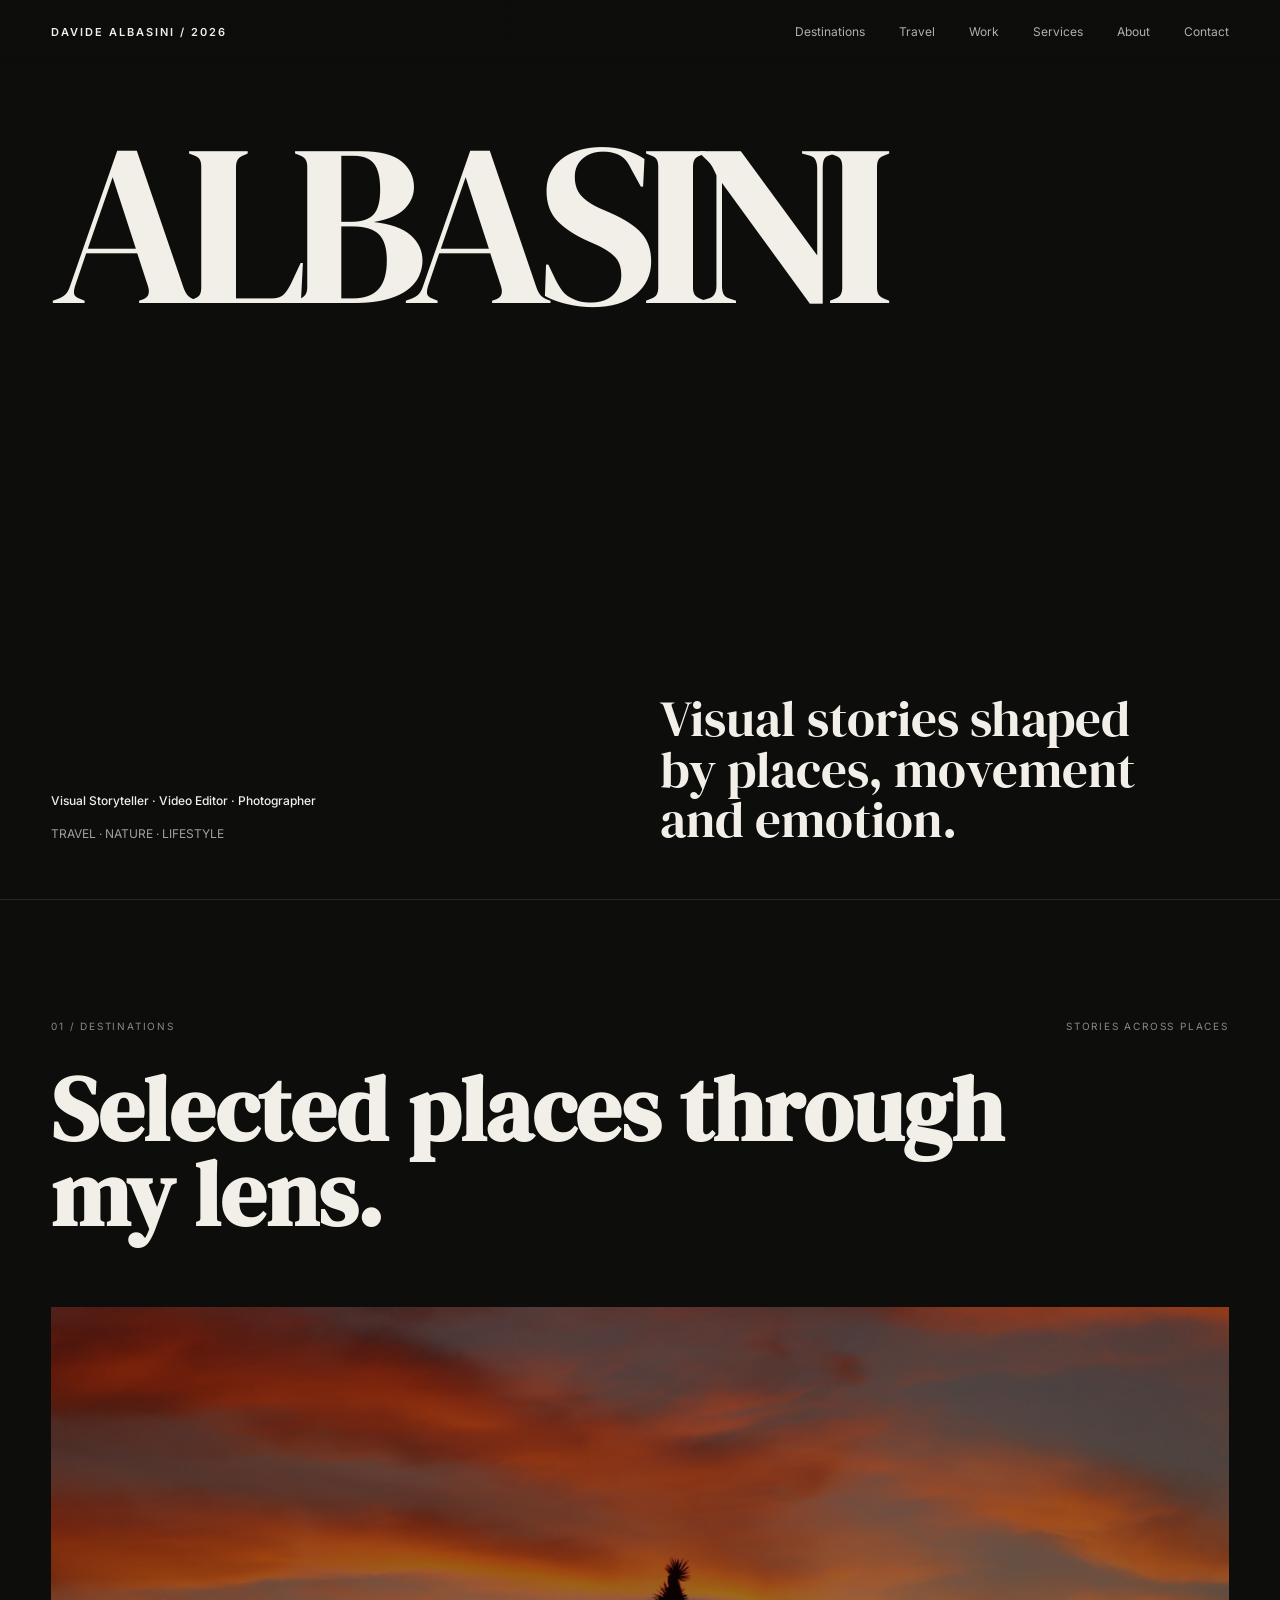
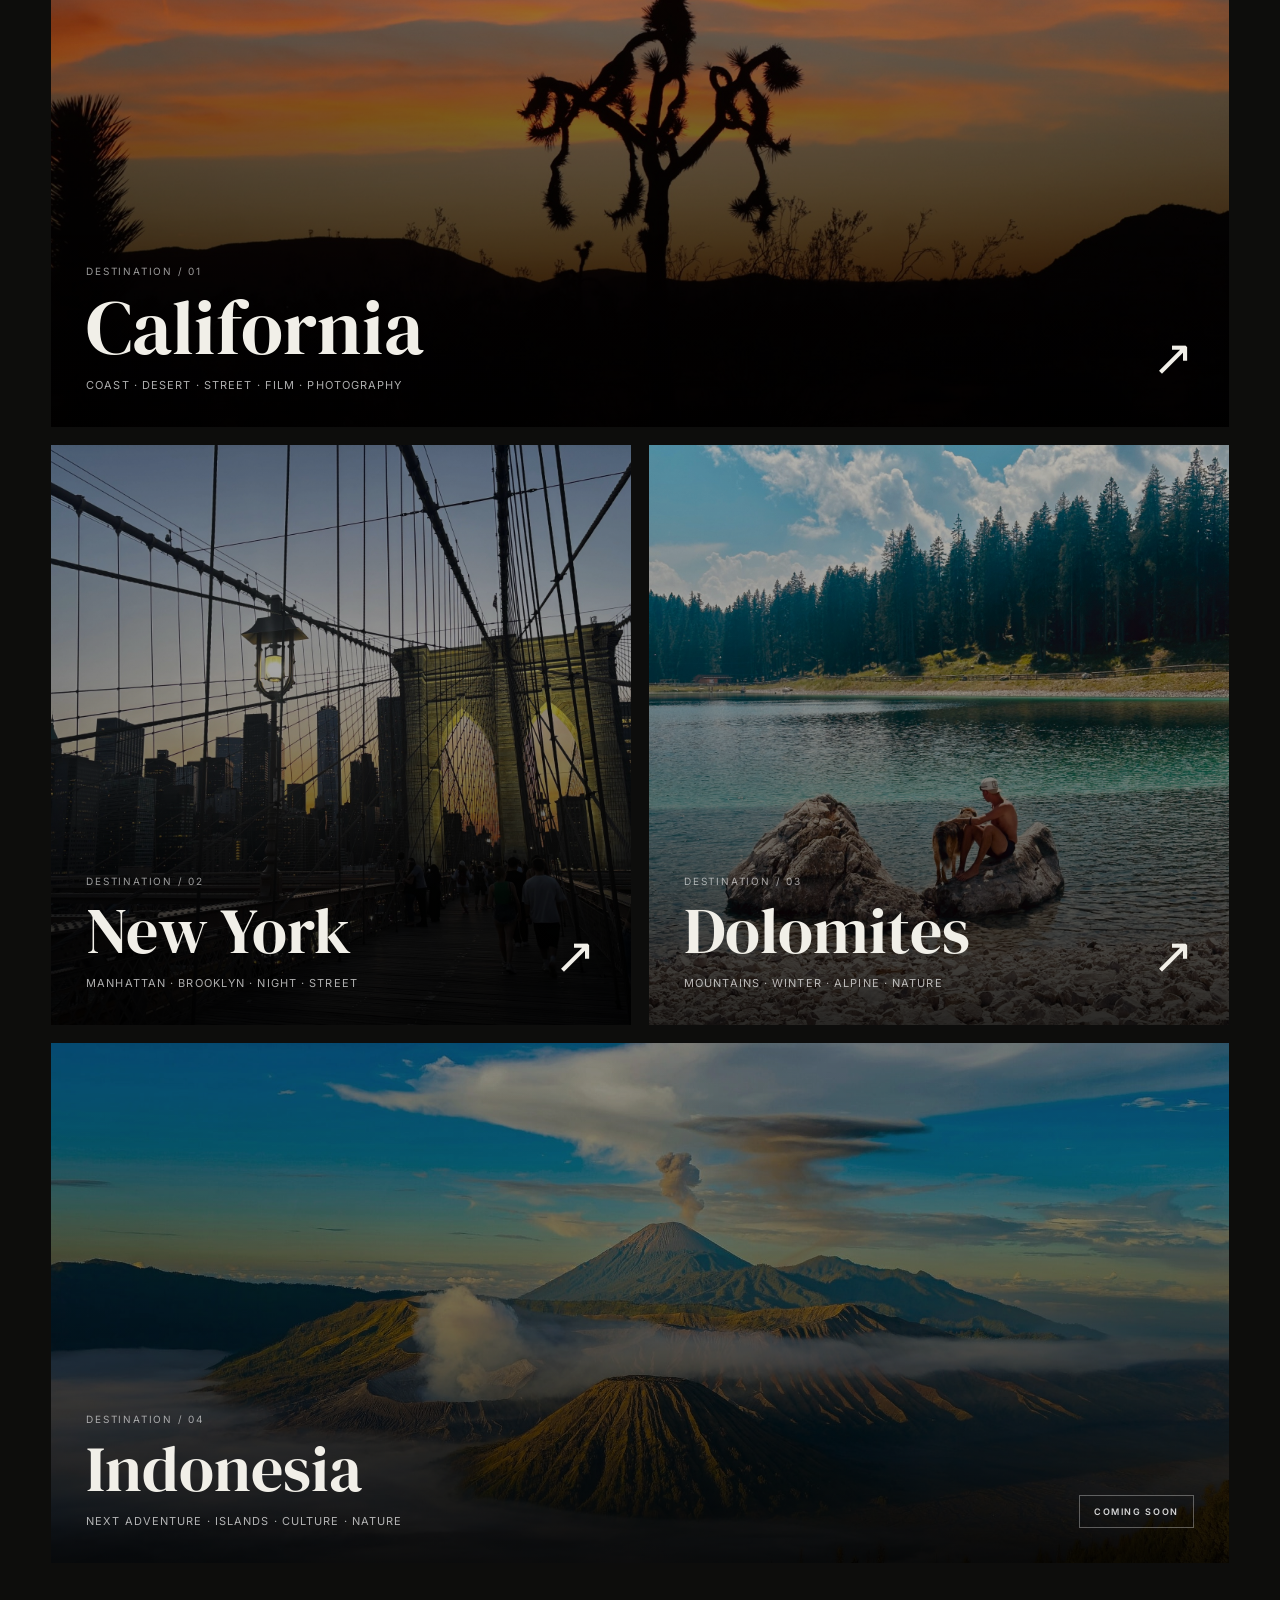
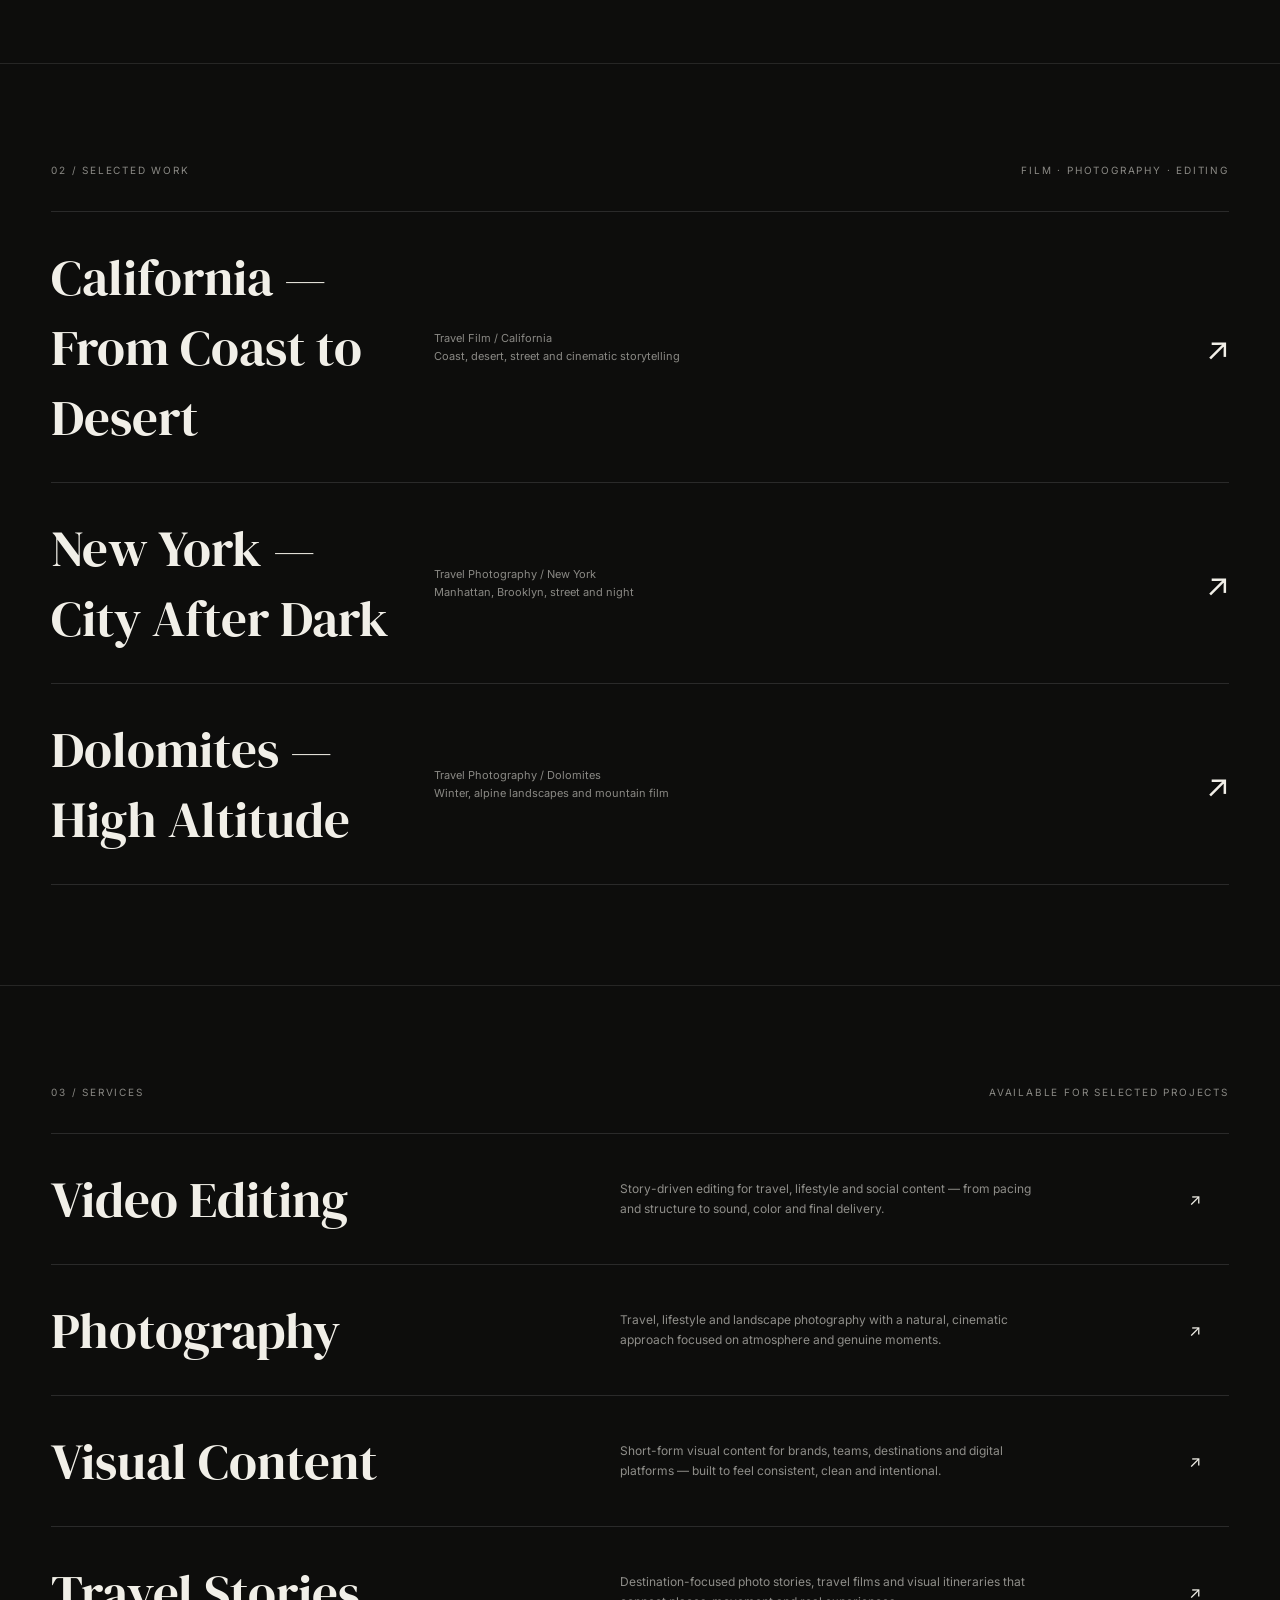
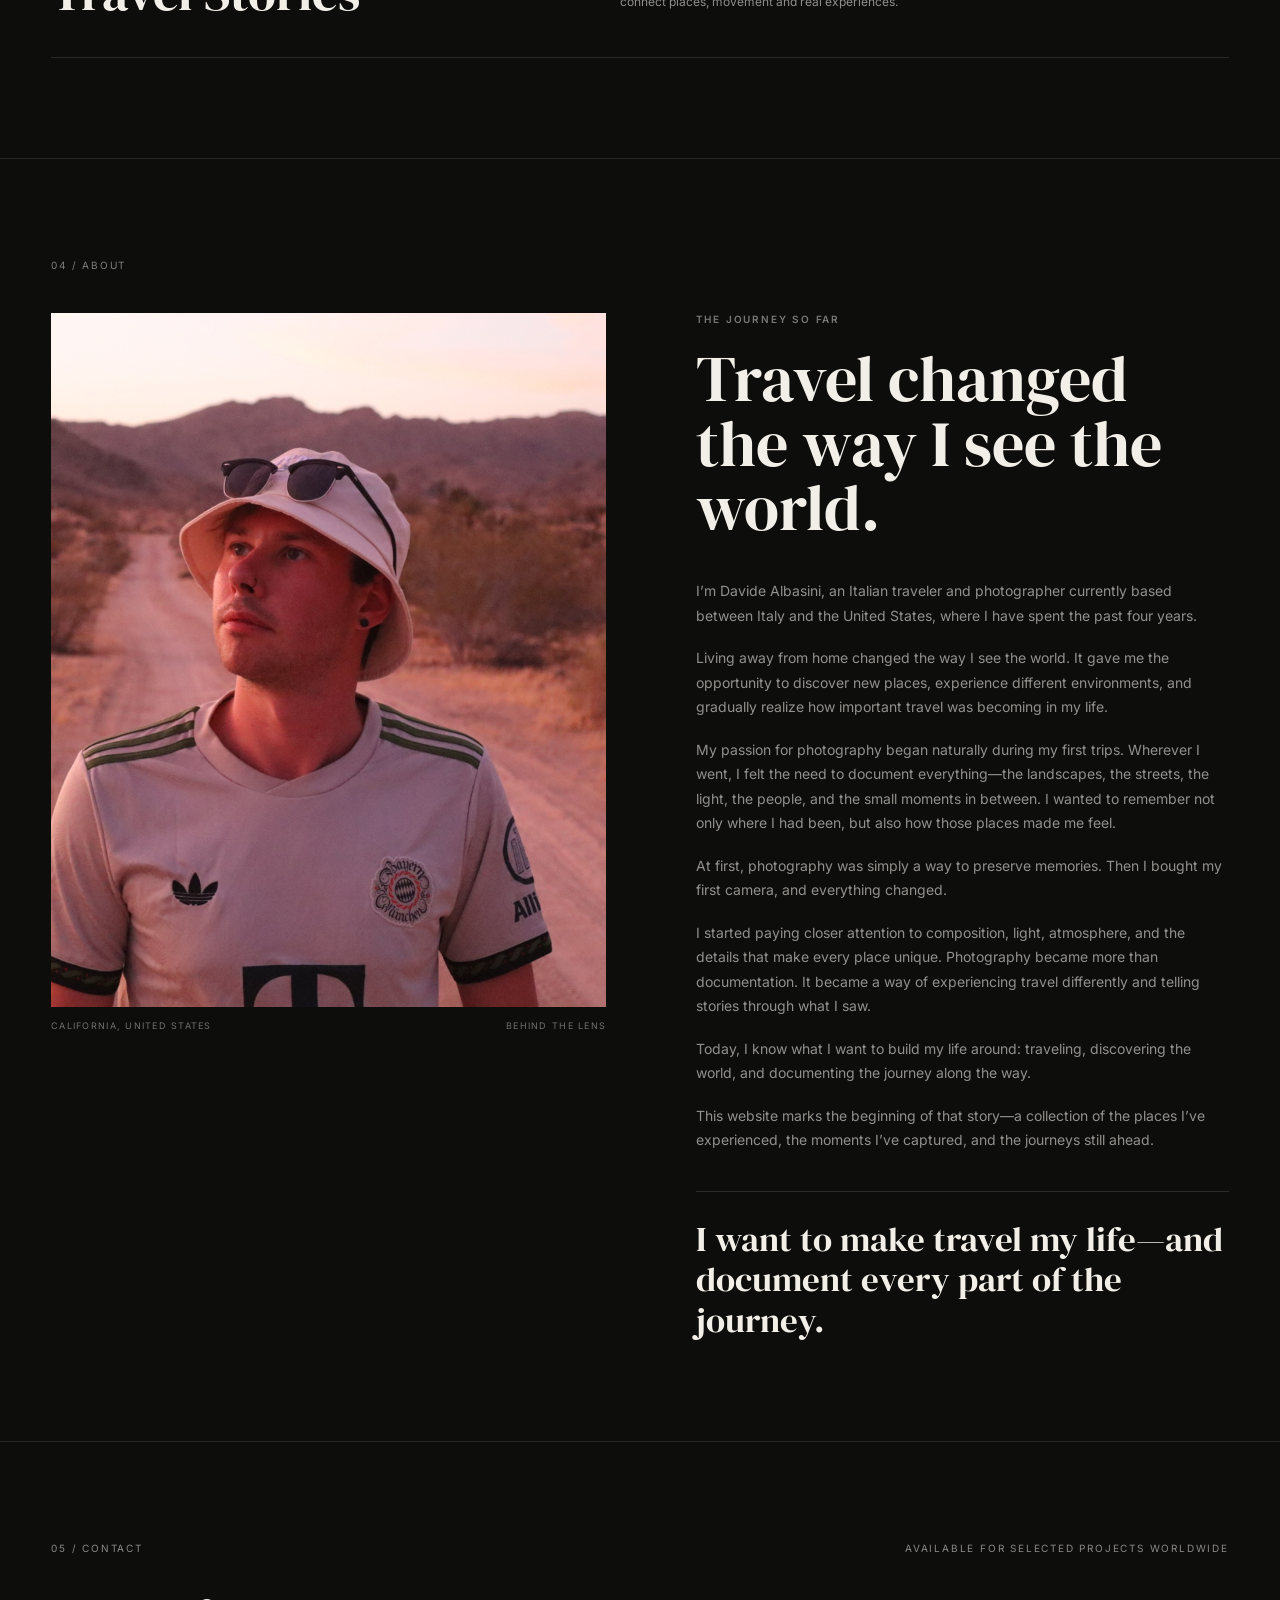
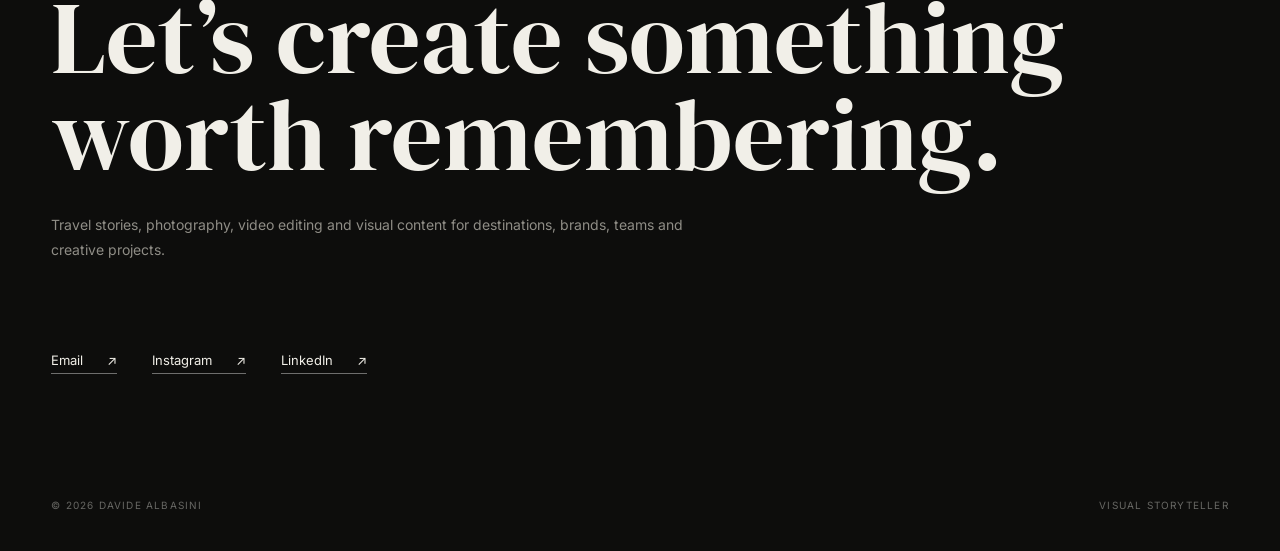
==== index.html @ 2ca5749a "Update index.html" ====
<!DOCTYPE html>

<html lang="en">
<head>
<meta charset="utf-8"/>
<meta content="width=device-width, initial-scale=1.0" name="viewport"/>
<title>ALBASINI — Visual Storyteller</title>
<meta content="ALBASINI — Visual storytelling through travel, photography, film and movement." name="description"/>
<link href="https://fonts.googleapis.com" rel="preconnect"/>
<link crossorigin="" href="https://fonts.gstatic.com" rel="preconnect"/>
<link href="https://fonts.googleapis.com/css2?family=Inter:wght@400;500;600&amp;family=DM+Serif+Display&amp;display=swap" rel="stylesheet"/>
<style>

    /* =========================
       BASE
    ========================== */

    * {
      box-sizing: border-box;
      margin: 0;
      padding: 0;
    }

    html {
      scroll-behavior: smooth;
    }

    body {
      background: #0d0d0c;
      color: #f1efe8;
      font-family: "Inter", sans-serif;
      overflow-x: hidden;
    }

    a {
      color: inherit;
      text-decoration: none;
    }

    img,
    video {
      display: block;
      width: 100%;
    }

    ::selection {
      background: #f1efe8;
      color: #0d0d0c;
    }


    /* =========================
       HEADER
    ========================== */

    header {
      position: fixed;
      top: 0;
      left: 0;
      width: 100%;
      z-index: 1000;

      display: flex;
      align-items: center;
      justify-content: space-between;

      padding: 24px 4vw;

      background: linear-gradient(
        to bottom,
        rgba(13,13,12,0.92),
        rgba(13,13,12,0)
      );
    }

    .brand {
      font-size: 11px;
      font-weight: 600;
      letter-spacing: 0.18em;
      text-transform: uppercase;
    }

    nav {
      display: flex;
      gap: 34px;
    }

    nav a {
      font-size: 12px;
      color: rgba(241,239,232,0.72);
      transition: 0.3s ease;
    }

    nav a:hover {
      color: #fff;
    }


    /* =========================
       HERO
    ========================== */

    .hero {
      min-height: 100vh;

      display: flex;
      flex-direction: column;
      justify-content: space-between;

      padding:
        140px
        4vw
        55px;

      border-bottom: 1px solid rgba(255,255,255,0.10);
    }

    .hero-title {
      font-family: "DM Serif Display", serif;
      font-size: clamp(95px, 18vw, 310px);
      font-weight: 400;
      line-height: 0.72;
      letter-spacing: -0.07em;

      white-space: nowrap;
    }

    .hero-bottom {
      display: grid;
      grid-template-columns: 1fr 1fr;
      gap: 40px;

      align-items: end;
    }

    .hero-role {
      font-size: 12px;
      line-height: 1.7;
      color: rgba(241,239,232,0.65);
    }

    .hero-role strong {
      display: block;
      color: #f1efe8;
      font-weight: 500;
      margin-bottom: 12px;
    }

    .hero-statement {
      max-width: 530px;

      font-family: "DM Serif Display", serif;
      font-size: clamp(32px, 4vw, 61px);
      line-height: 0.98;
    }


    /* =========================
       SECTIONS
    ========================== */

    section {
      padding: 100px 4vw;
    }

    .section-top {
      display: flex;
      justify-content: space-between;
      align-items: center;

      margin-bottom: 35px;

      font-size: 10px;
      letter-spacing: 0.18em;
      text-transform: uppercase;
      color: rgba(241,239,232,0.55);
    }


    /* =========================
       DESTINATIONS
    ========================== */

    #destinations {
      padding-top: 120px;
    }

    .destinations-title {
      font-family: "DM Serif Display", serif;
      font-size: clamp(45px, 7vw, 110px);
      line-height: 0.95;

      max-width: 1000px;
      margin-bottom: 70px;
    }

    .destination-grid {
      display: grid;
      grid-template-columns: repeat(2, 1fr);
      gap: 18px;
    }

    .destination-card {
      position: relative;

      min-height: 580px;

      overflow: hidden;

      background: #1b1b19;

      cursor: pointer;
    }

    .destination-card.large {
      grid-column: 1 / -1;
      min-height: 720px;
    }

    .destination-card video,
    .destination-card img,
    .destination-background {
      position: absolute;
      inset: 0;

      width: 100%;
      height: 100%;

      object-fit: cover;

      transition:
        transform 1.2s cubic-bezier(.2,.8,.2,1),
        filter 0.8s ease;
    }

    .destination-card:hover video,
    .destination-card:hover img,
    .destination-card:hover .destination-background {
      transform: scale(1.035);
    }

    .destination-overlay {
      position: absolute;
      inset: 0;

      background: linear-gradient(
        to top,
        rgba(0,0,0,0.78) 0%,
        rgba(0,0,0,0.15) 60%,
        rgba(0,0,0,0.05) 100%
      );
    }

    .destination-content {
      position: absolute;

      left: 35px;
      right: 35px;
      bottom: 35px;

      display: flex;
      justify-content: space-between;
      align-items: end;

      z-index: 3;
    }

    .destination-number {
      font-size: 10px;
      letter-spacing: 0.18em;
      text-transform: uppercase;

      margin-bottom: 14px;

      color: rgba(255,255,255,0.6);
    }

    .destination-name {
      font-family: "DM Serif Display", serif;
      font-size: clamp(45px, 6vw, 90px);
      font-weight: 400;
      line-height: 0.95;
    }

    .destination-card:not(.large) .destination-name {
      font-size: clamp(38px, 5vw, 68px);
    }

    .destination-description {
      margin-top: 14px;

      font-size: 11px;
      letter-spacing: 0.10em;
      text-transform: uppercase;

      color: rgba(255,255,255,0.68);
    }

    .destination-arrow {
      font-family: "DM Serif Display", serif;
      font-size: 50px;

      transition: transform 0.3s ease;
    }

    .destination-card:hover .destination-arrow {
      transform: translate(8px, -8px);
    }


    /* CALIFORNIA */

    .california img {
      filter: brightness(0.72);
    }


    /* INDONESIA — COMING SOON */

    .destination-card.coming-soon {
      grid-column: 1 / -1;
      min-height: 520px;

      cursor: default;

      background: #1b1b19;
    }

    .destination-card.coming-soon img {
      object-position: center 48%;
      filter: brightness(0.64) saturate(0.92);
    }

    .destination-status {
      padding: 10px 14px;

      border: 1px solid rgba(255,255,255,0.32);

      color: rgba(255,255,255,0.82);
      font-size: 9px;
      font-weight: 600;
      letter-spacing: 0.18em;
      text-transform: uppercase;
    }


    /* MIAMI */

    .miami-bg {
      background:
        linear-gradient(
          to top,
          rgba(0,0,0,0.58),
          rgba(0,0,0,0.08)
        ),
        url("[data-uri]");
      background-size: cover;
      background-position: center 54%;
    }


    /* TRAVEL */

    .travel-bg {
      background:
        linear-gradient(
          to top,
          rgba(0,0,0,0.62),
          rgba(0,0,0,0.10)
        ),
        url("[data-uri]");
      background-size: cover;
      background-position: center center;
    }


    /* =========================
       SELECTED WORK
    ========================== */

    .work {
      border-top: 1px solid rgba(255,255,255,0.10);
    }

    .work-feature {
      border-top: 1px solid rgba(255,255,255,0.12);

      padding: 30px 0;

      display: grid;
      grid-template-columns: 1fr 2fr 60px;
      gap: 30px;
      align-items: center;
    }

    .work-feature:last-child {
      border-bottom: 1px solid rgba(255,255,255,0.12);
    }

    .work-name {
      font-family: "DM Serif Display", serif;
      font-size: clamp(30px, 4vw, 55px);
    }

    .work-info {
      font-size: 11px;
      color: rgba(241,239,232,0.55);
      line-height: 1.7;
    }

    .work-arrow {
      font-size: 32px;
      text-align: right;
    }


    /* =========================
       SERVICES
    ========================== */

    .services {
      border-top: 1px solid rgba(255,255,255,0.1);
    }

    .service-row {
      display: grid;
      grid-template-columns: 1fr 1fr 40px;
      gap: 25px;

      align-items: center;

      padding: 30px 0;

      border-top: 1px solid rgba(255,255,255,0.12);
    }

    .service-row:last-child {
      border-bottom: 1px solid rgba(255,255,255,0.12);
    }

    .service-title {
      font-family: "DM Serif Display", serif;
      font-size: clamp(31px, 4vw, 52px);
    }

    .service-text {
      font-size: 12px;
      line-height: 1.65;
      color: rgba(241,239,232,0.57);

      max-width: 430px;
    }


    /* =========================
       ABOUT
    ========================== */

    .about {
      border-top: 1px solid rgba(255,255,255,0.10);
      min-height: auto;
    }

    .about-label {
      font-size: 10px;
      letter-spacing: 0.18em;
      text-transform: uppercase;
      color: rgba(241,239,232,0.5);

      margin-bottom: 42px;
    }

    .about-layout {
      display: grid;
      grid-template-columns: minmax(0, 1.02fr) minmax(0, 0.98fr);
      gap: clamp(48px, 7vw, 110px);
      align-items: start;
    }

    .about-portrait {
      margin: 0;
    }

    .about-portrait img {
      aspect-ratio: 4 / 5;
      object-fit: cover;
      object-position: 61% center;
    }

    .about-caption {
      display: flex;
      justify-content: space-between;
      gap: 20px;

      margin-top: 13px;

      color: rgba(241,239,232,0.44);
      font-size: 9px;
      letter-spacing: 0.14em;
      text-transform: uppercase;
    }

    .about-kicker {
      margin-bottom: 22px;

      color: rgba(241,239,232,0.48);
      font-size: 10px;
      font-weight: 600;
      letter-spacing: 0.18em;
      text-transform: uppercase;
    }

    .about-title {
      font-family: "DM Serif Display", serif;
      font-size: clamp(42px, 5vw, 72px);
      line-height: 1.01;

      max-width: 760px;
    }

    .about-body {
      max-width: 680px;
      margin-top: 38px;
    }

    .about-body p {
      color: rgba(241,239,232,0.58);
      font-size: 14px;
      line-height: 1.75;
    }

    .about-body p + p {
      margin-top: 18px;
    }

    .about-body .about-signature {
      margin-top: 38px;
      padding-top: 27px;

      border-top: 1px solid rgba(255,255,255,0.13);

      color: #f1efe8;
      font-family: "DM Serif Display", serif;
      font-size: clamp(25px, 2.7vw, 38px);
      line-height: 1.18;
    }


    /* =========================
       CONTACT
    ========================== */

    .contact {
      min-height: 70vh;

      border-top: 1px solid rgba(255,255,255,0.10);

      display: flex;
      flex-direction: column;
      justify-content: space-between;
    }

    .contact-title {
      max-width: 1100px;

      font-family: "DM Serif Display", serif;
      font-size: clamp(55px, 8vw, 120px);
      line-height: 0.95;
    }

    .contact-bottom {
      margin-top: 90px;

      display: flex;
      gap: 35px;

      font-size: 13px;
    }

    .contact-bottom a {
      border-bottom: 1px solid rgba(255,255,255,0.4);
      padding-bottom: 5px;
    }


    /* =========================
       FOOTER
    ========================== */

    footer {
      padding: 25px 4vw 40px;

      display: flex;
      justify-content: space-between;

      font-size: 10px;
      letter-spacing: 0.12em;
      text-transform: uppercase;

      color: rgba(241,239,232,0.4);
    }


    /* =========================
       RESPONSIVE
    ========================== */

    
.contact-copy {
  max-width: 650px;
  margin-top: 28px;
  color: #8f8d86;
  font-size: 14px;
  line-height: 1.8;
}

.contact-bottom a {
  display: flex;
  align-items: center;
  justify-content: space-between;
  gap: 24px;
}

@media (max-width: 850px) {

      header {
        padding: 20px;
      }

      nav {
        gap: 15px;
      }

      nav a:nth-child(3),
      nav a:nth-child(4),
      nav a:nth-child(5) {
        display: none;
      }

      .hero {
        padding:
          120px
          20px
          40px;

        min-height: 95vh;
      }

      .hero-title {
        font-size: clamp(74px, 24vw, 150px);
      }

      .hero-bottom {
        grid-template-columns: 1fr;
      }

      .hero-statement {
        margin-top: 60px;
      }

      section {
        padding: 80px 20px;
      }

      .destination-grid {
        grid-template-columns: 1fr;
      }

      .destination-card.large {
        grid-column: auto;
      }

      .destination-card,
      .destination-card.large {
        min-height: 520px;
      }

      .destination-content {
        left: 22px;
        right: 22px;
        bottom: 25px;
      }

      .work-feature {
        grid-template-columns: 1fr 35px;
      }

      .work-info {
        display: none;
      }

      .service-row {
        grid-template-columns: 1fr;
      }

      .about-layout {
        grid-template-columns: 1fr;
        gap: 48px;
      }

      .about-portrait img {
        aspect-ratio: 5 / 6;
        object-position: 61% center;
      }

      .about-title {
        font-size: clamp(42px, 12vw, 62px);
      }

      .contact-bottom {
        flex-direction: column;
        gap: 18px;
      }

      footer {
        padding: 20px;
        flex-direction: column;
        gap: 10px;
      }
    }

  </style>
</head>
<body>
<!-- ======================================
     HEADER
======================================= -->
<header>
<a class="brand" href="#top">
    DAVIDE ALBASINI / 2026
  </a>
<nav>
<a href="#destinations">Destinations</a>
<a href="travel.html">Travel</a>
<a href="#work">Work</a>
<a href="#services">Services</a>
<a href="#about">About</a>
<a href="#contact">Contact</a>
</nav>
</header>
<!-- ======================================
     HERO
======================================= -->
<main>
<section class="hero" id="top">
<div class="hero-title">
      ALBASINI
    </div>
<div class="hero-bottom">
<div class="hero-role">
<strong>
          Visual Storyteller · Video Editor · Photographer
        </strong>

        TRAVEL · NATURE · LIFESTYLE

      </div>
<div class="hero-statement">

        Visual stories shaped by
        places, movement and emotion.

      </div>
</div>
</section>
<!-- ======================================
     DESTINATIONS
======================================= -->
<section id="destinations">
<div class="section-top">
<span>01 / Destinations</span>
<span>Stories across places</span>
</div>
<h2 class="destinations-title">

    Selected places
    through my lens.

  </h2>

  <div class="destination-grid">

    <a class="destination-card large california" href="california.html">
<img alt="California — desert sunset" src="[data-uri]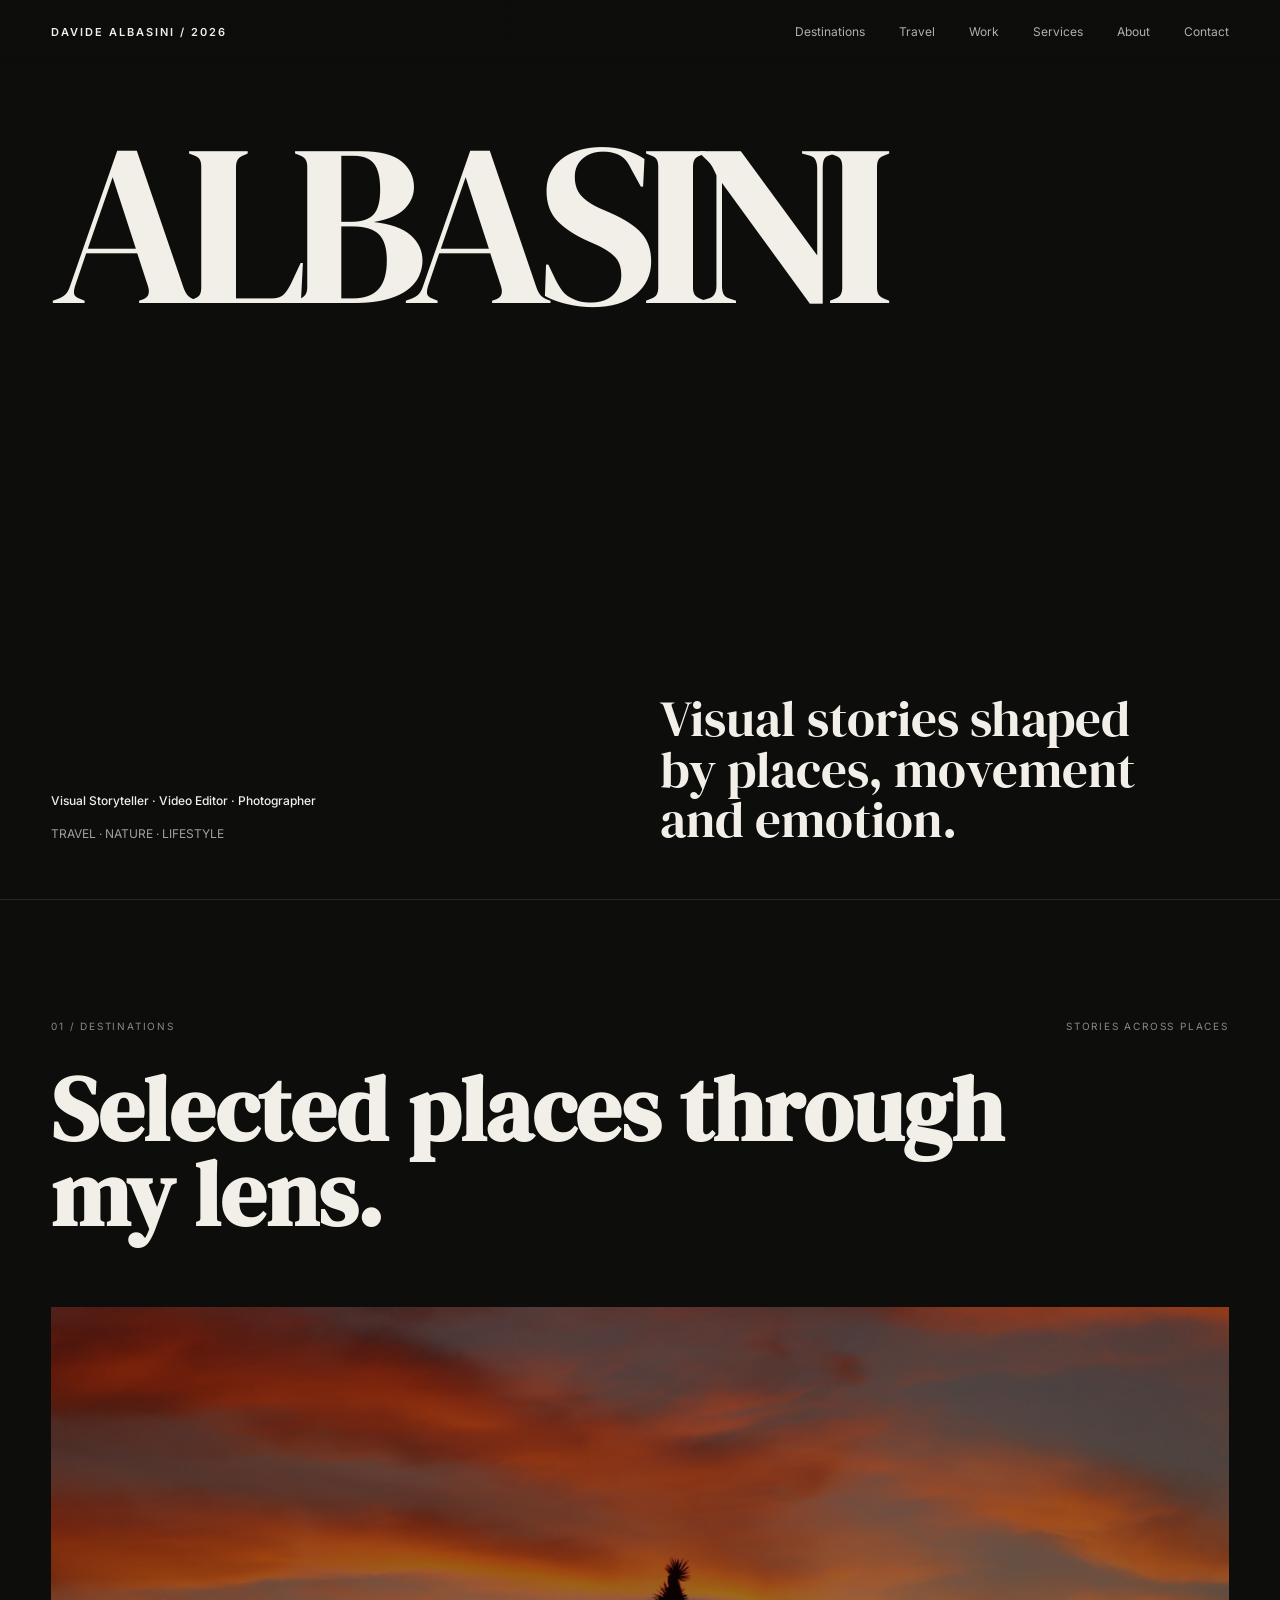
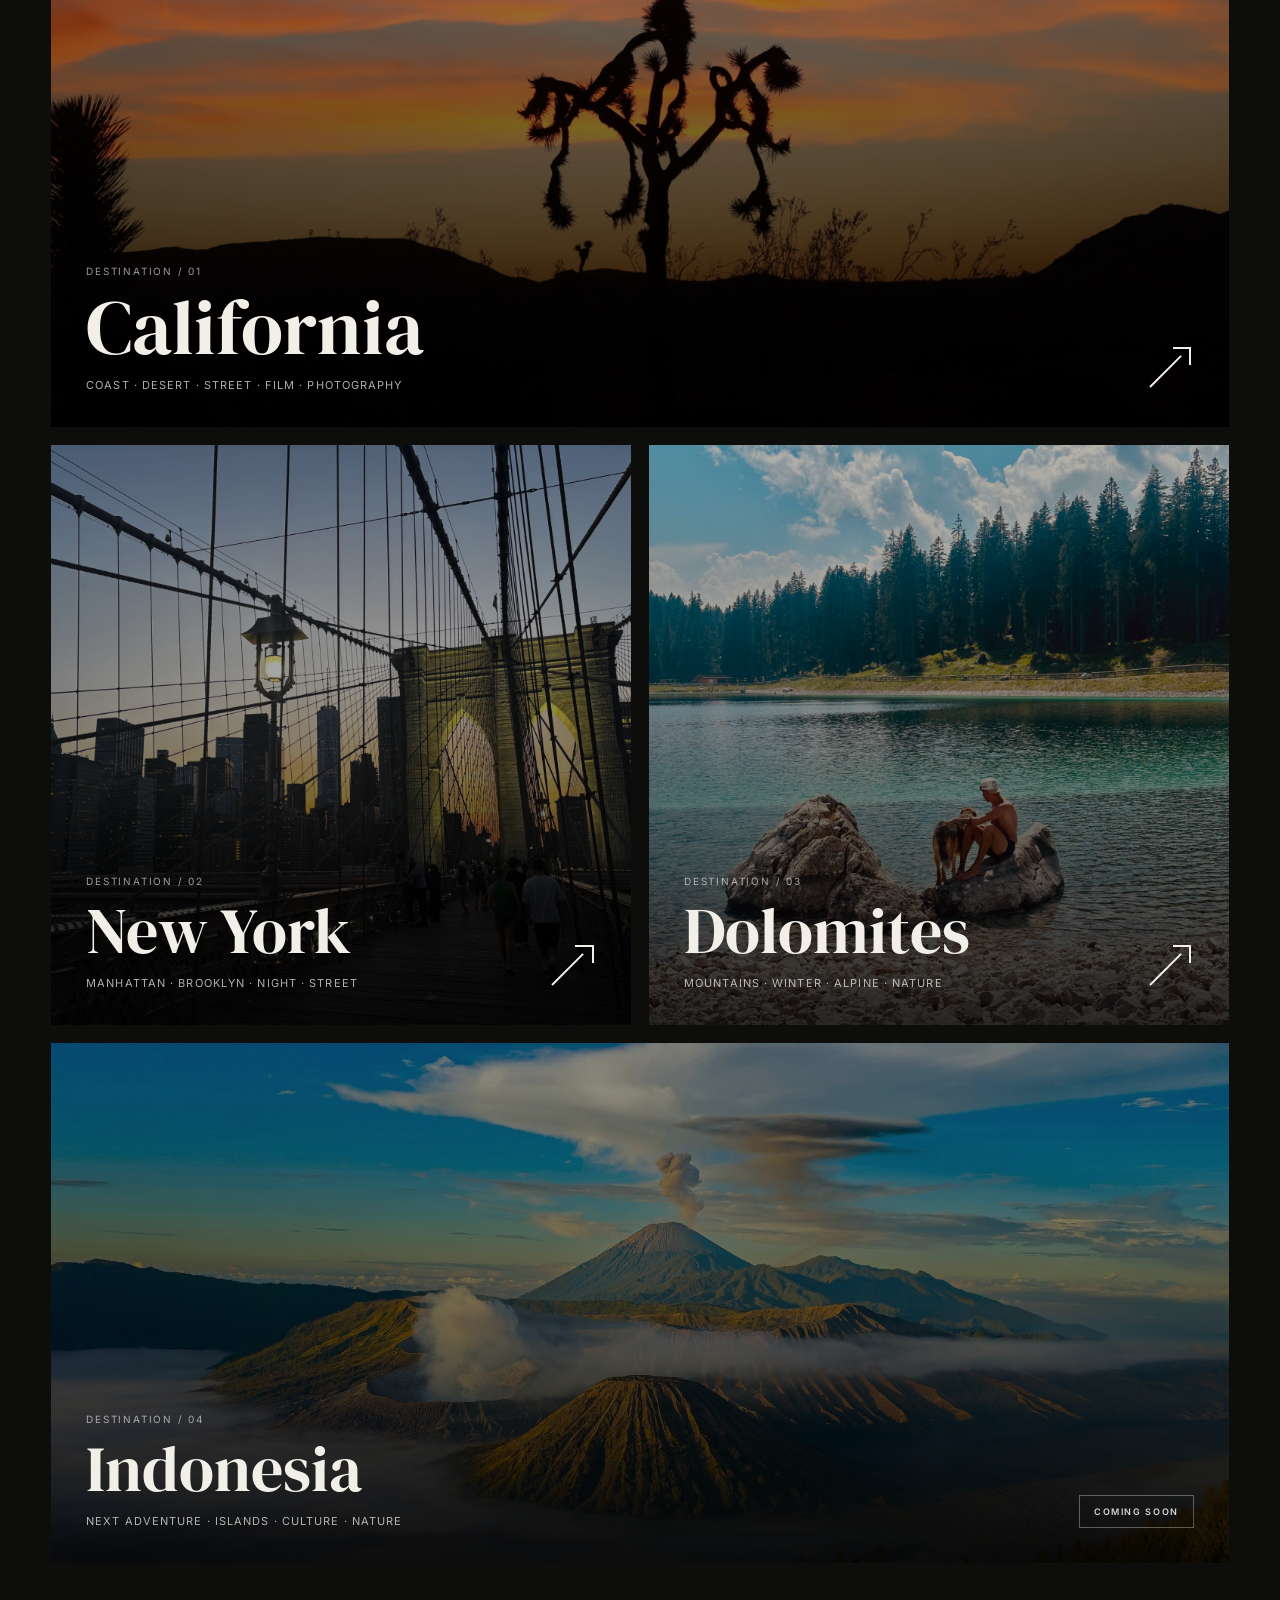
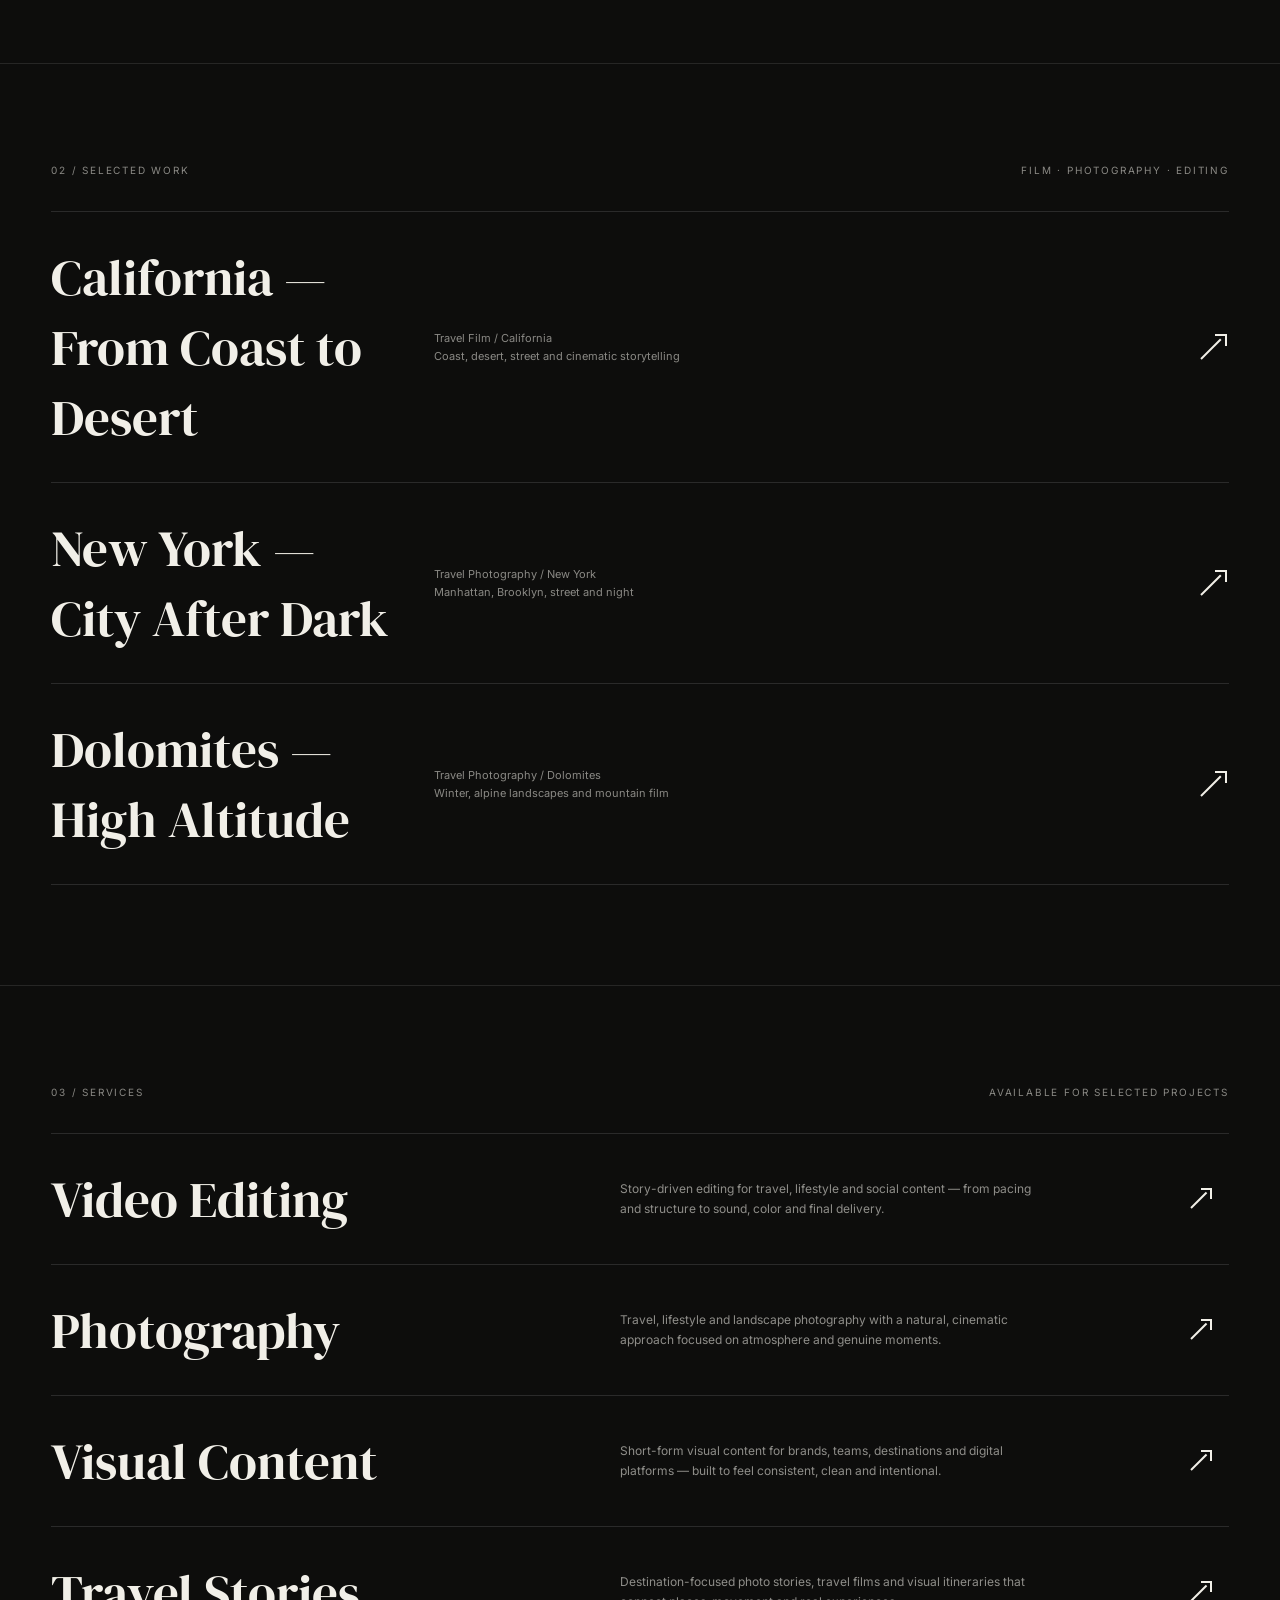
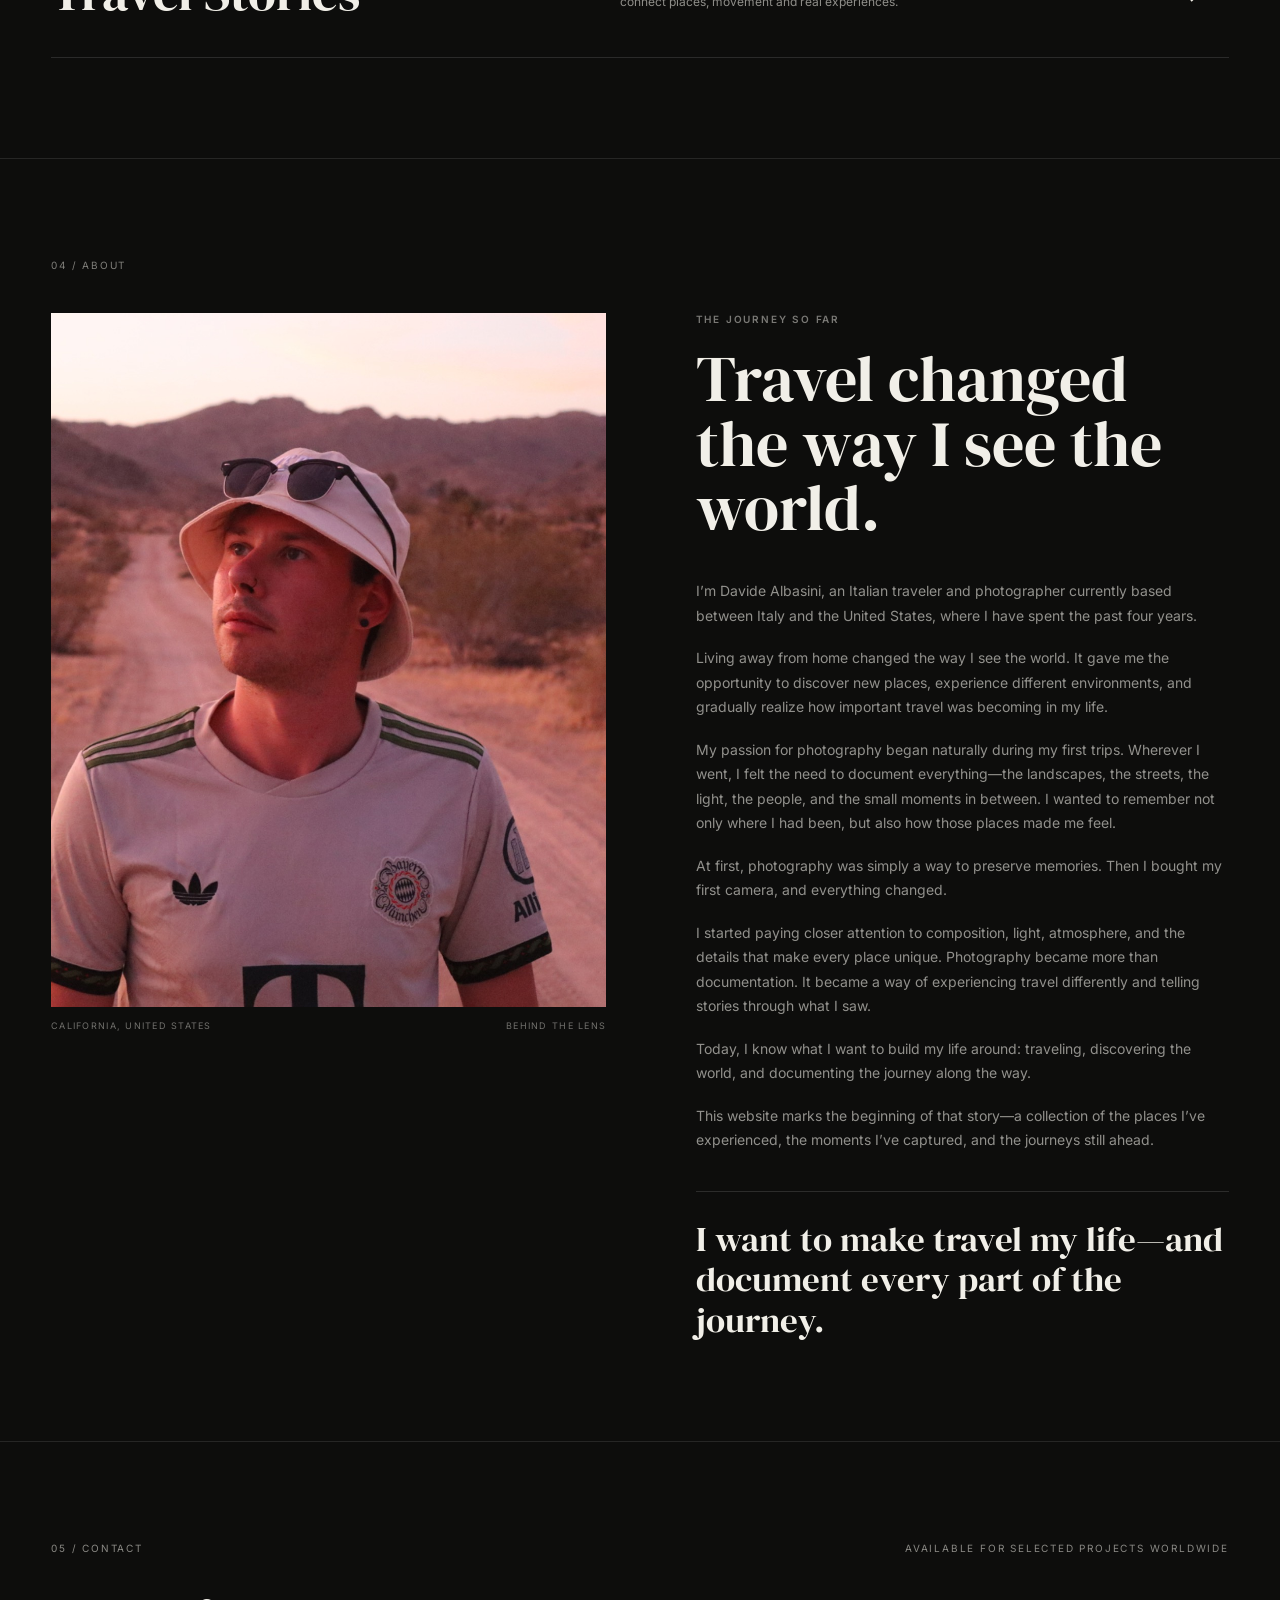
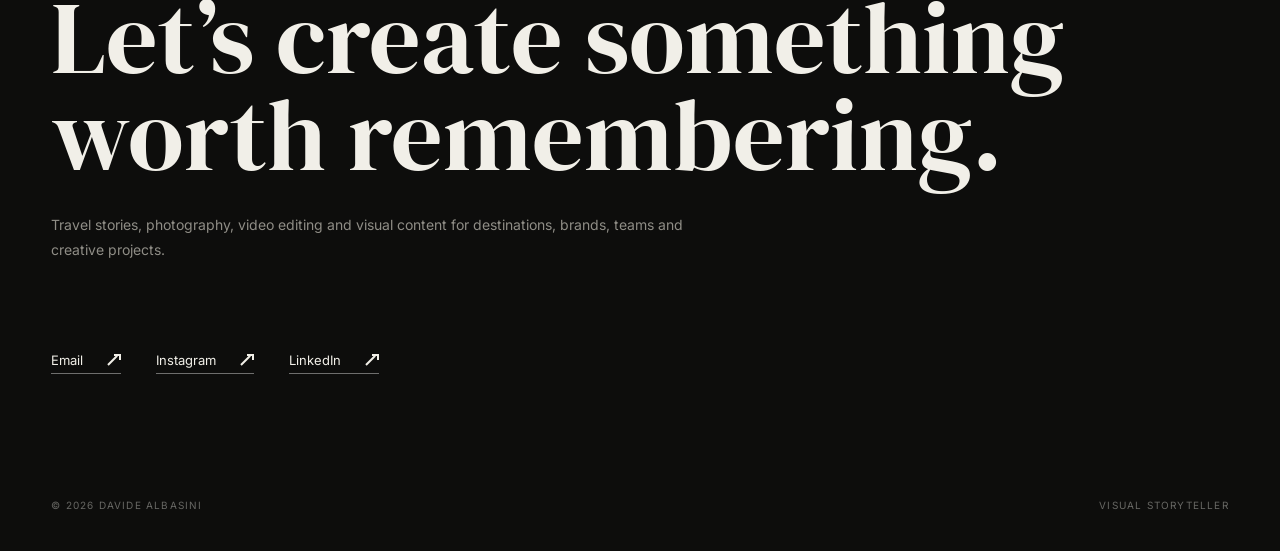
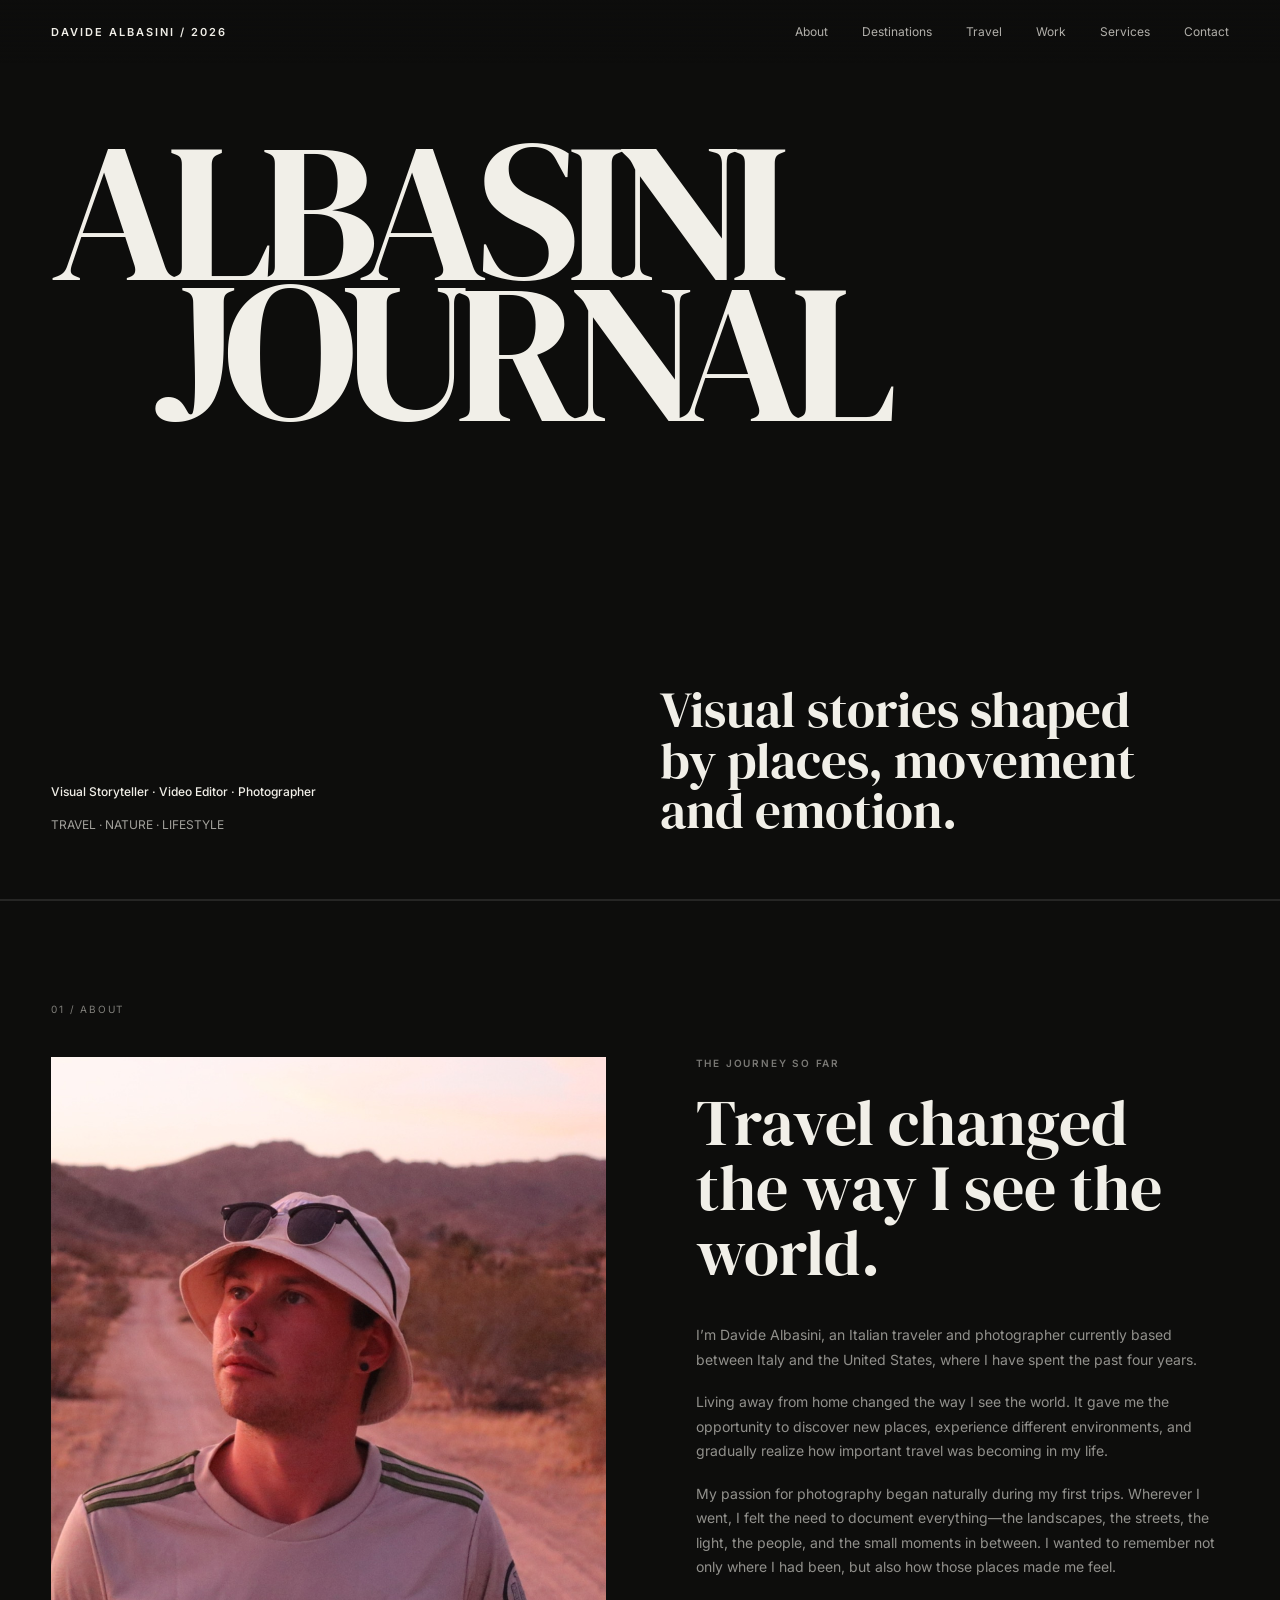
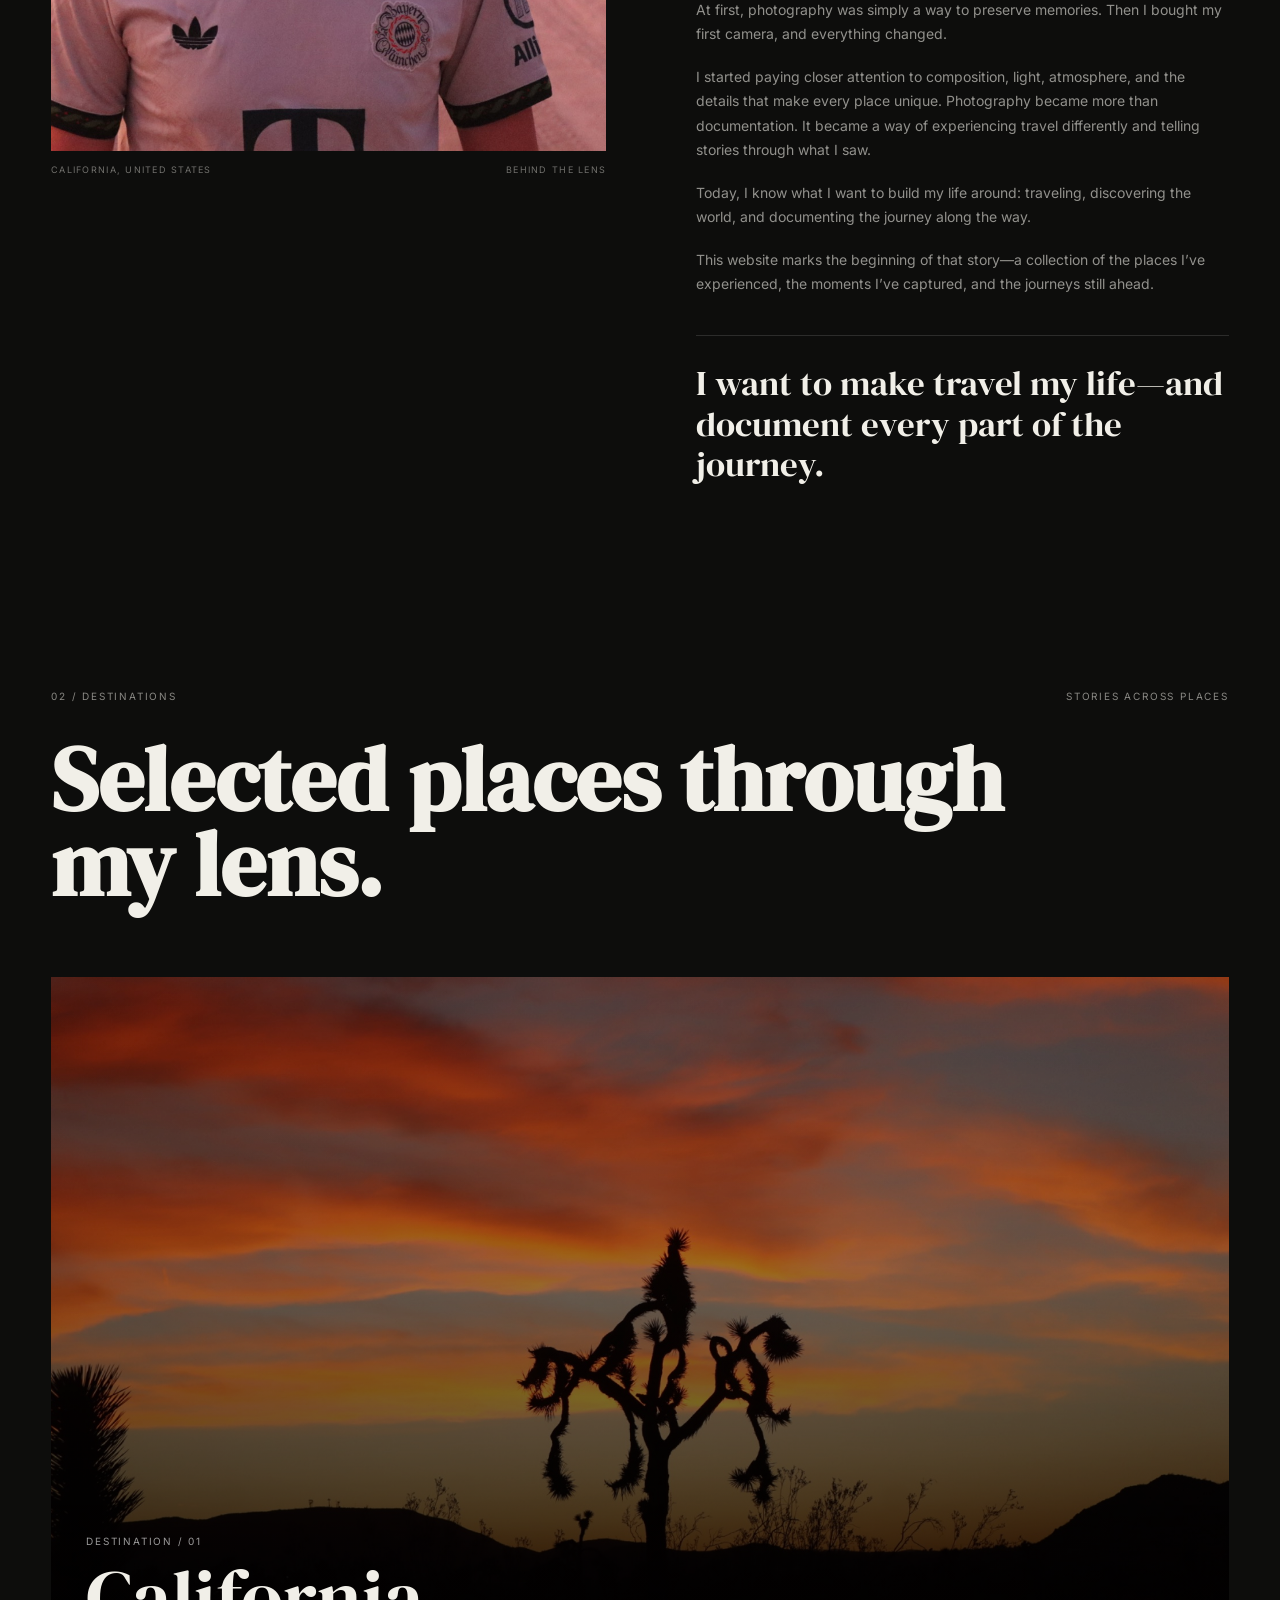
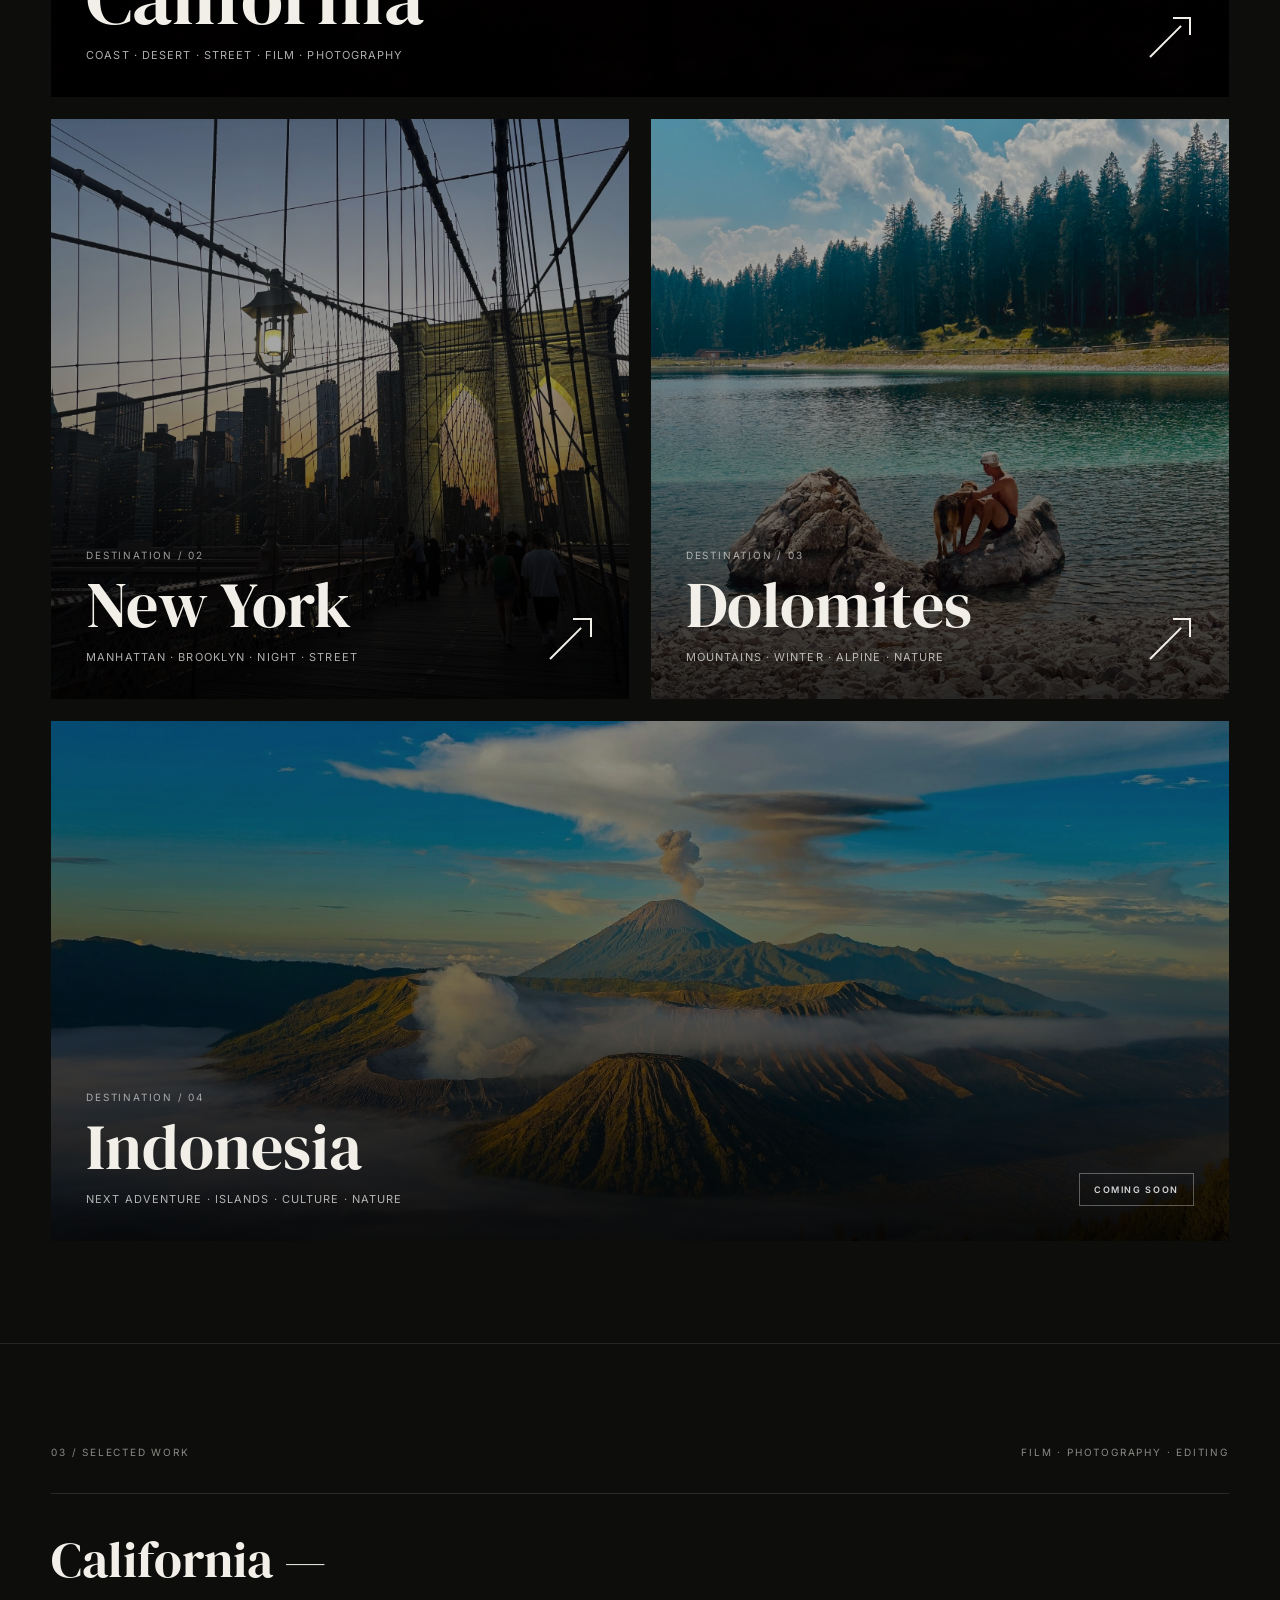
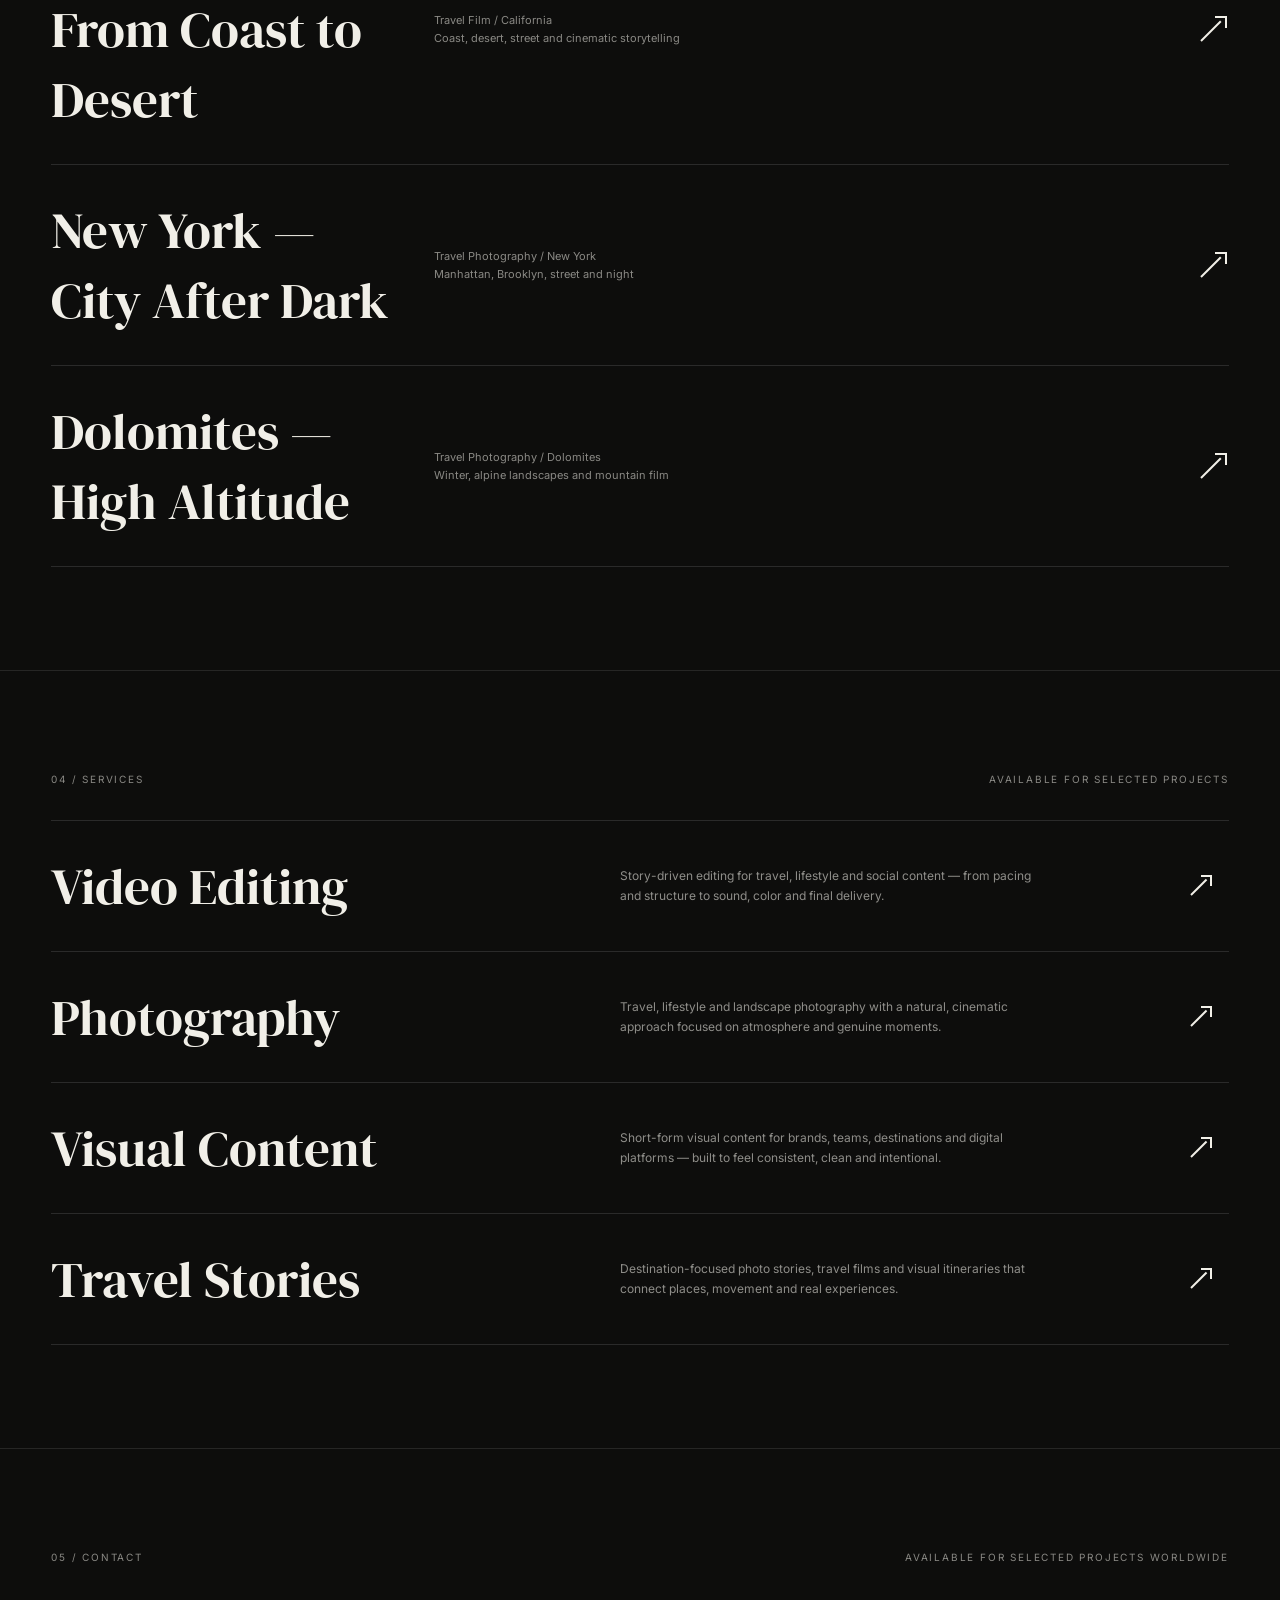
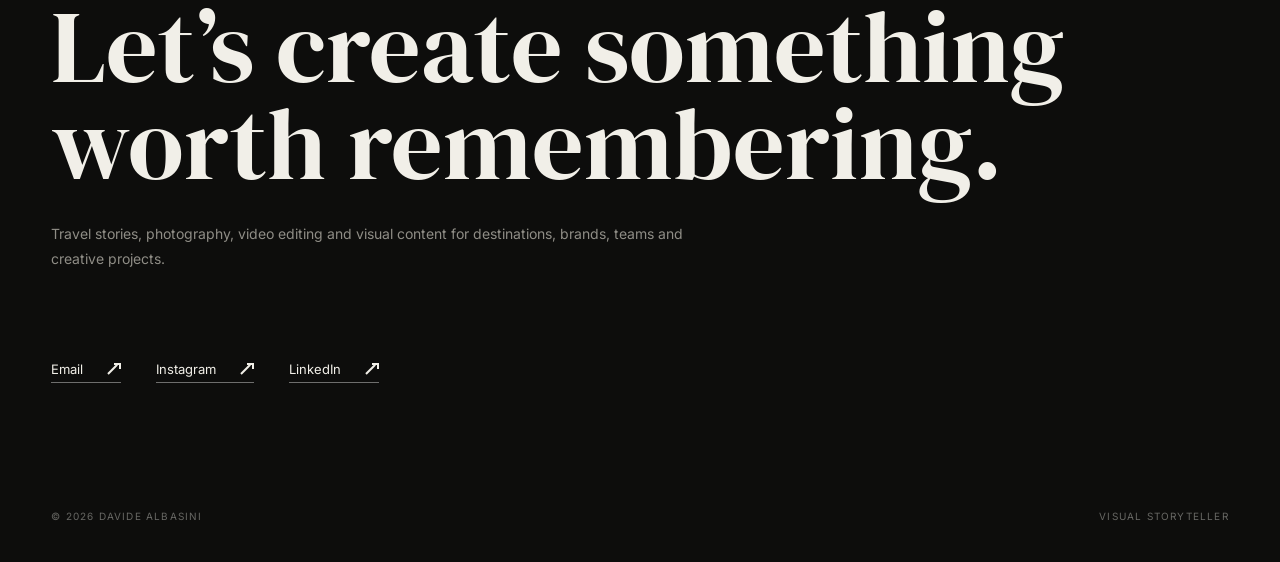
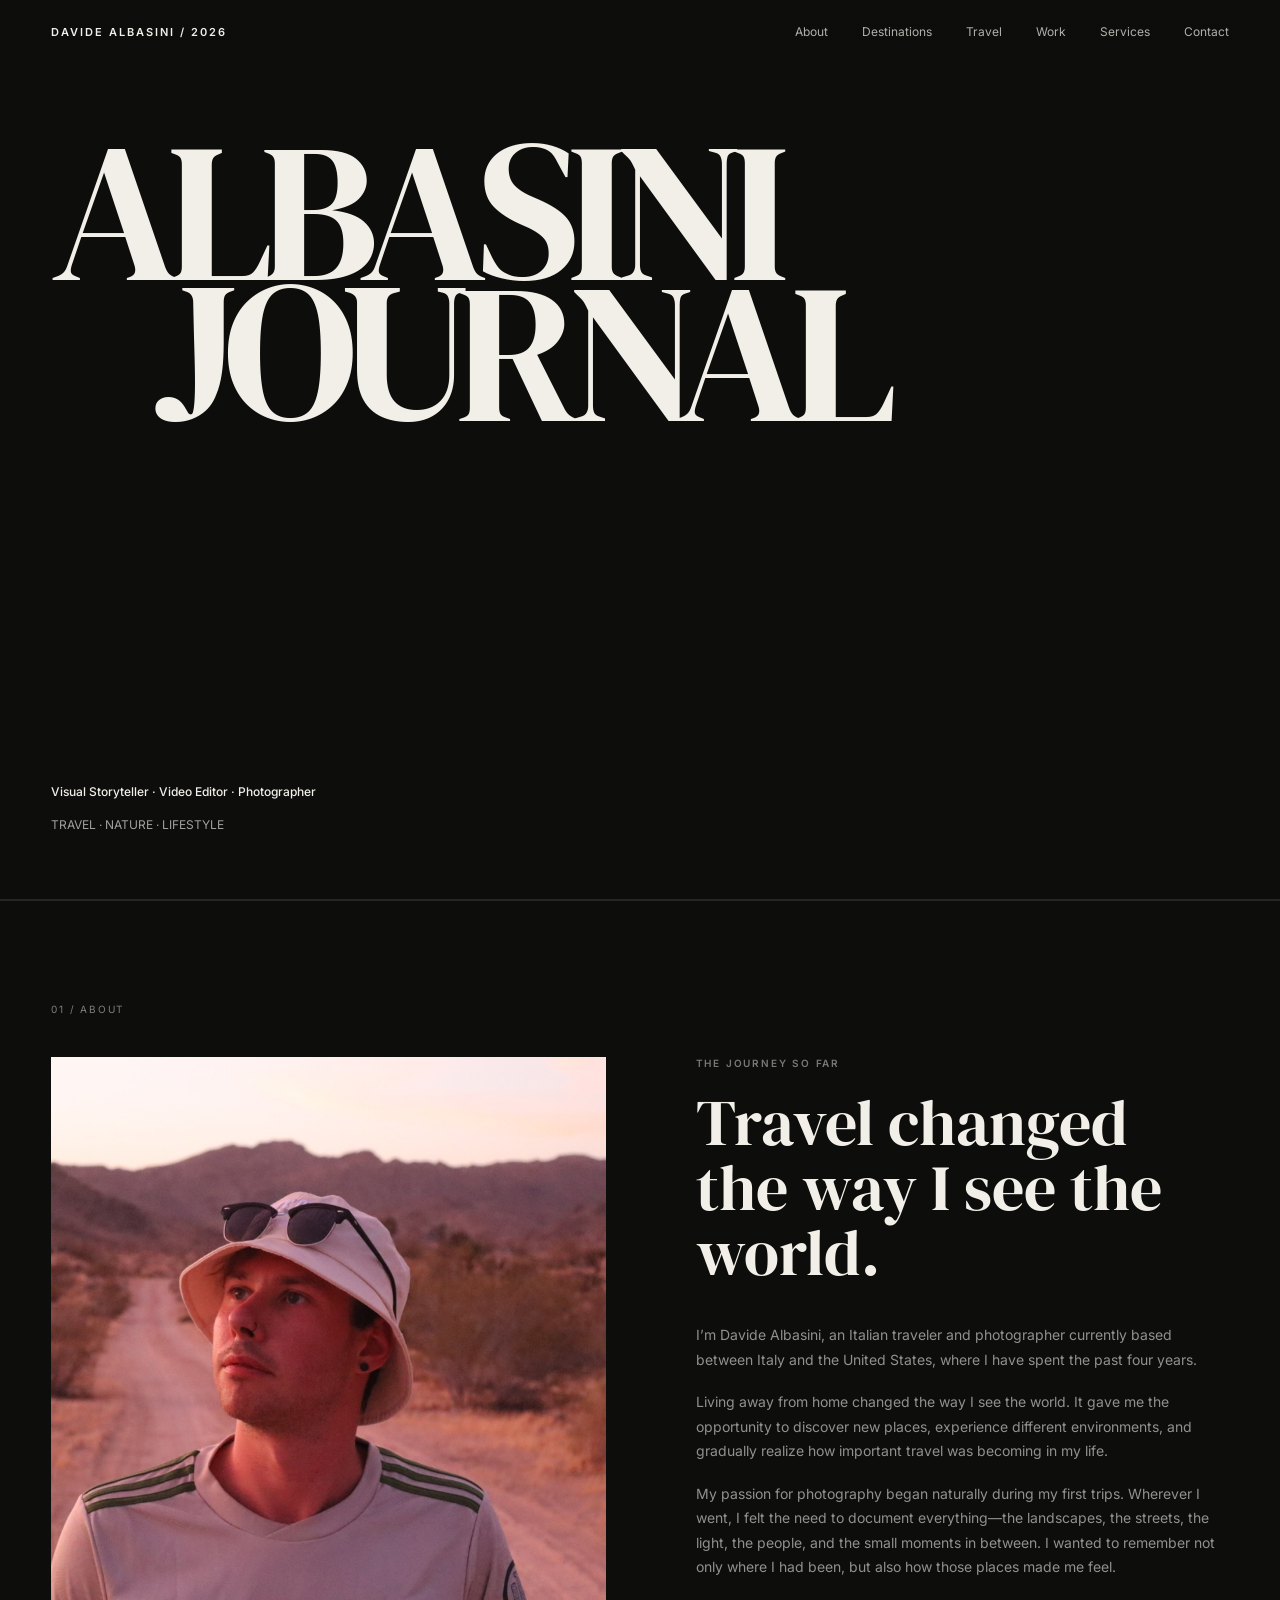
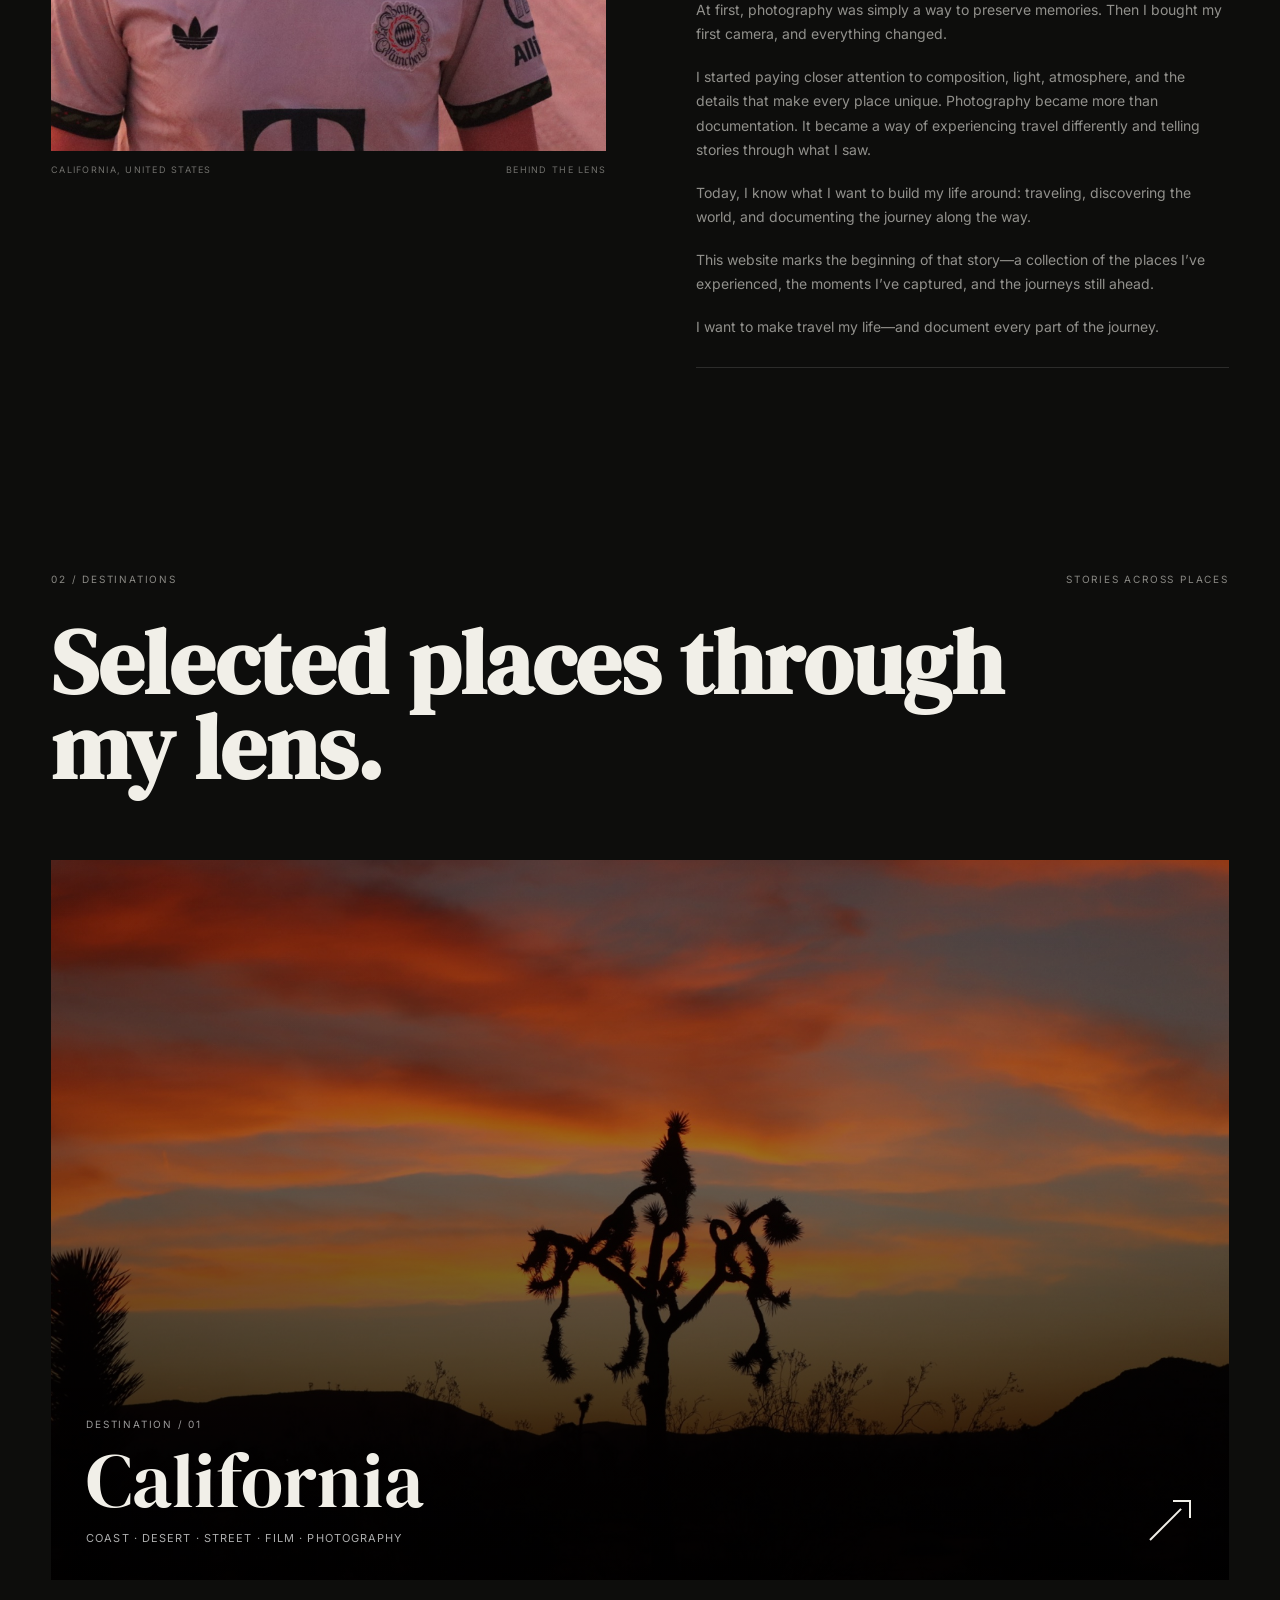
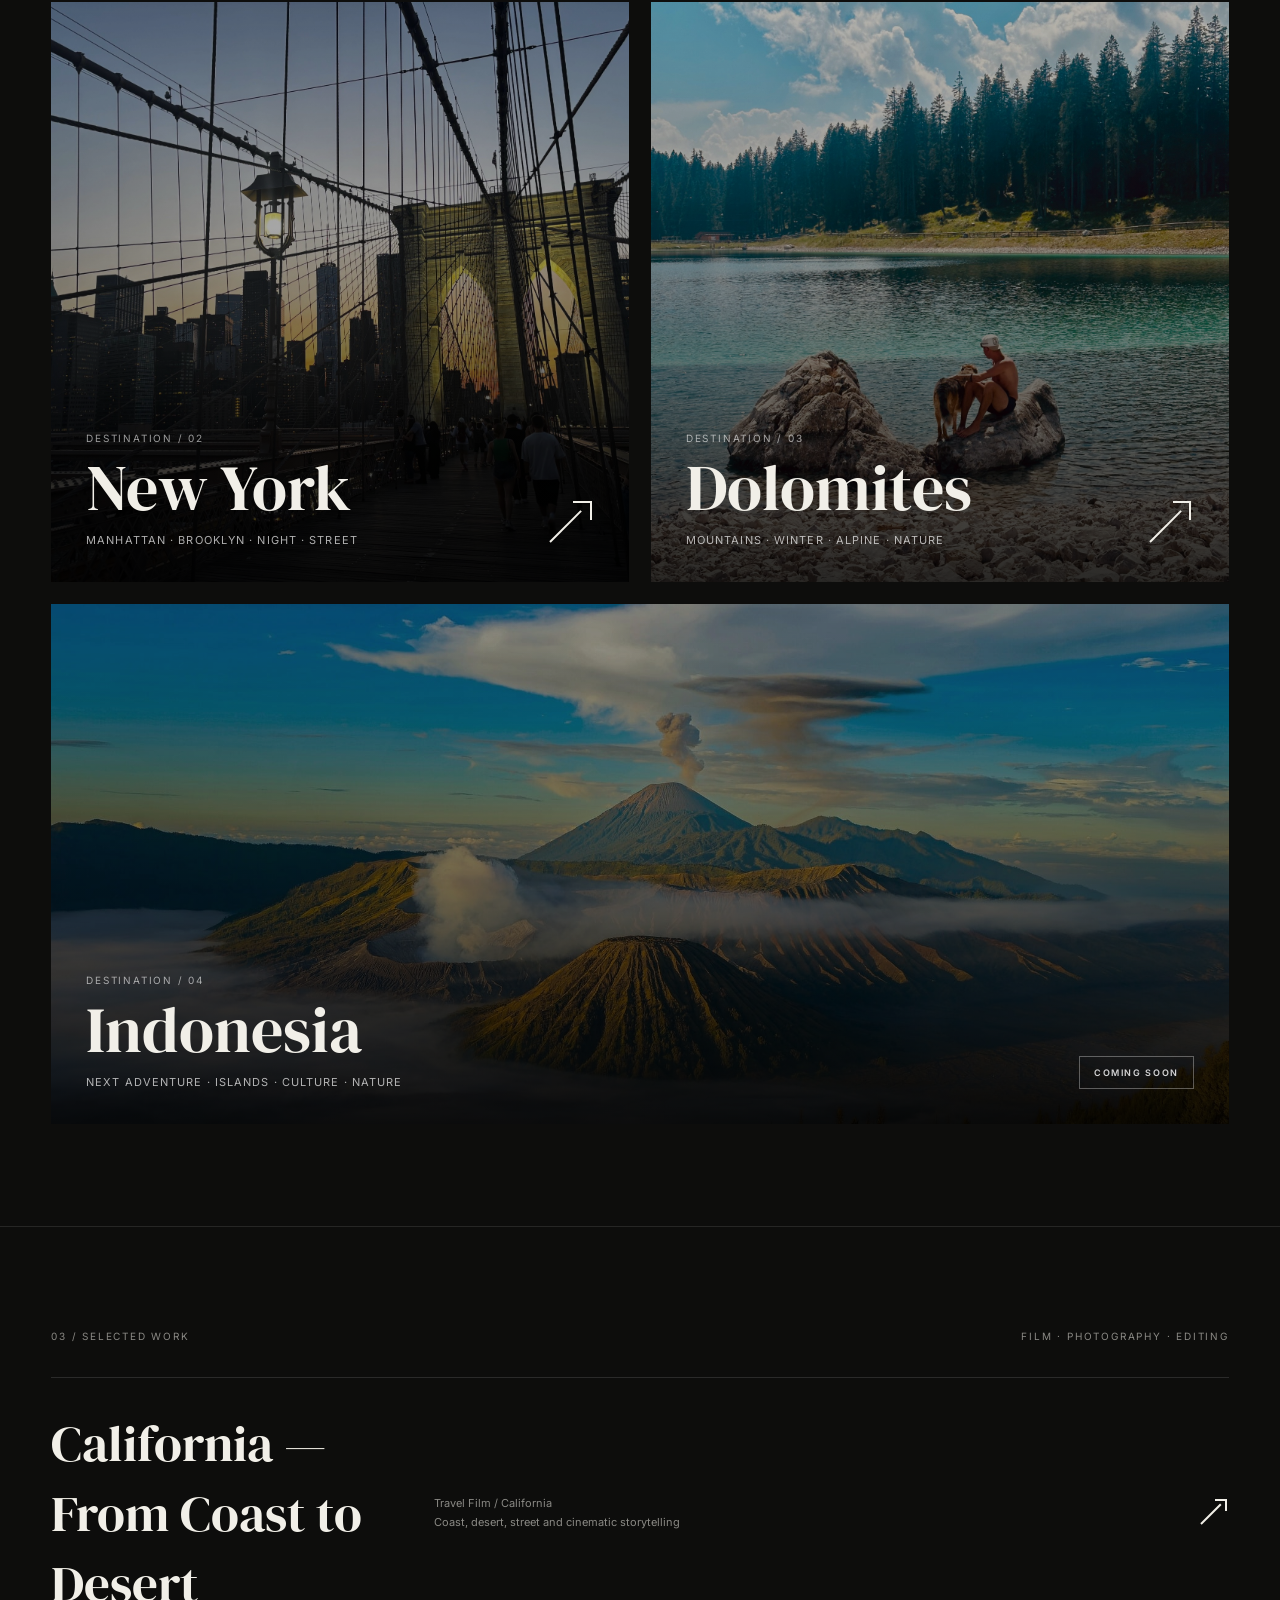
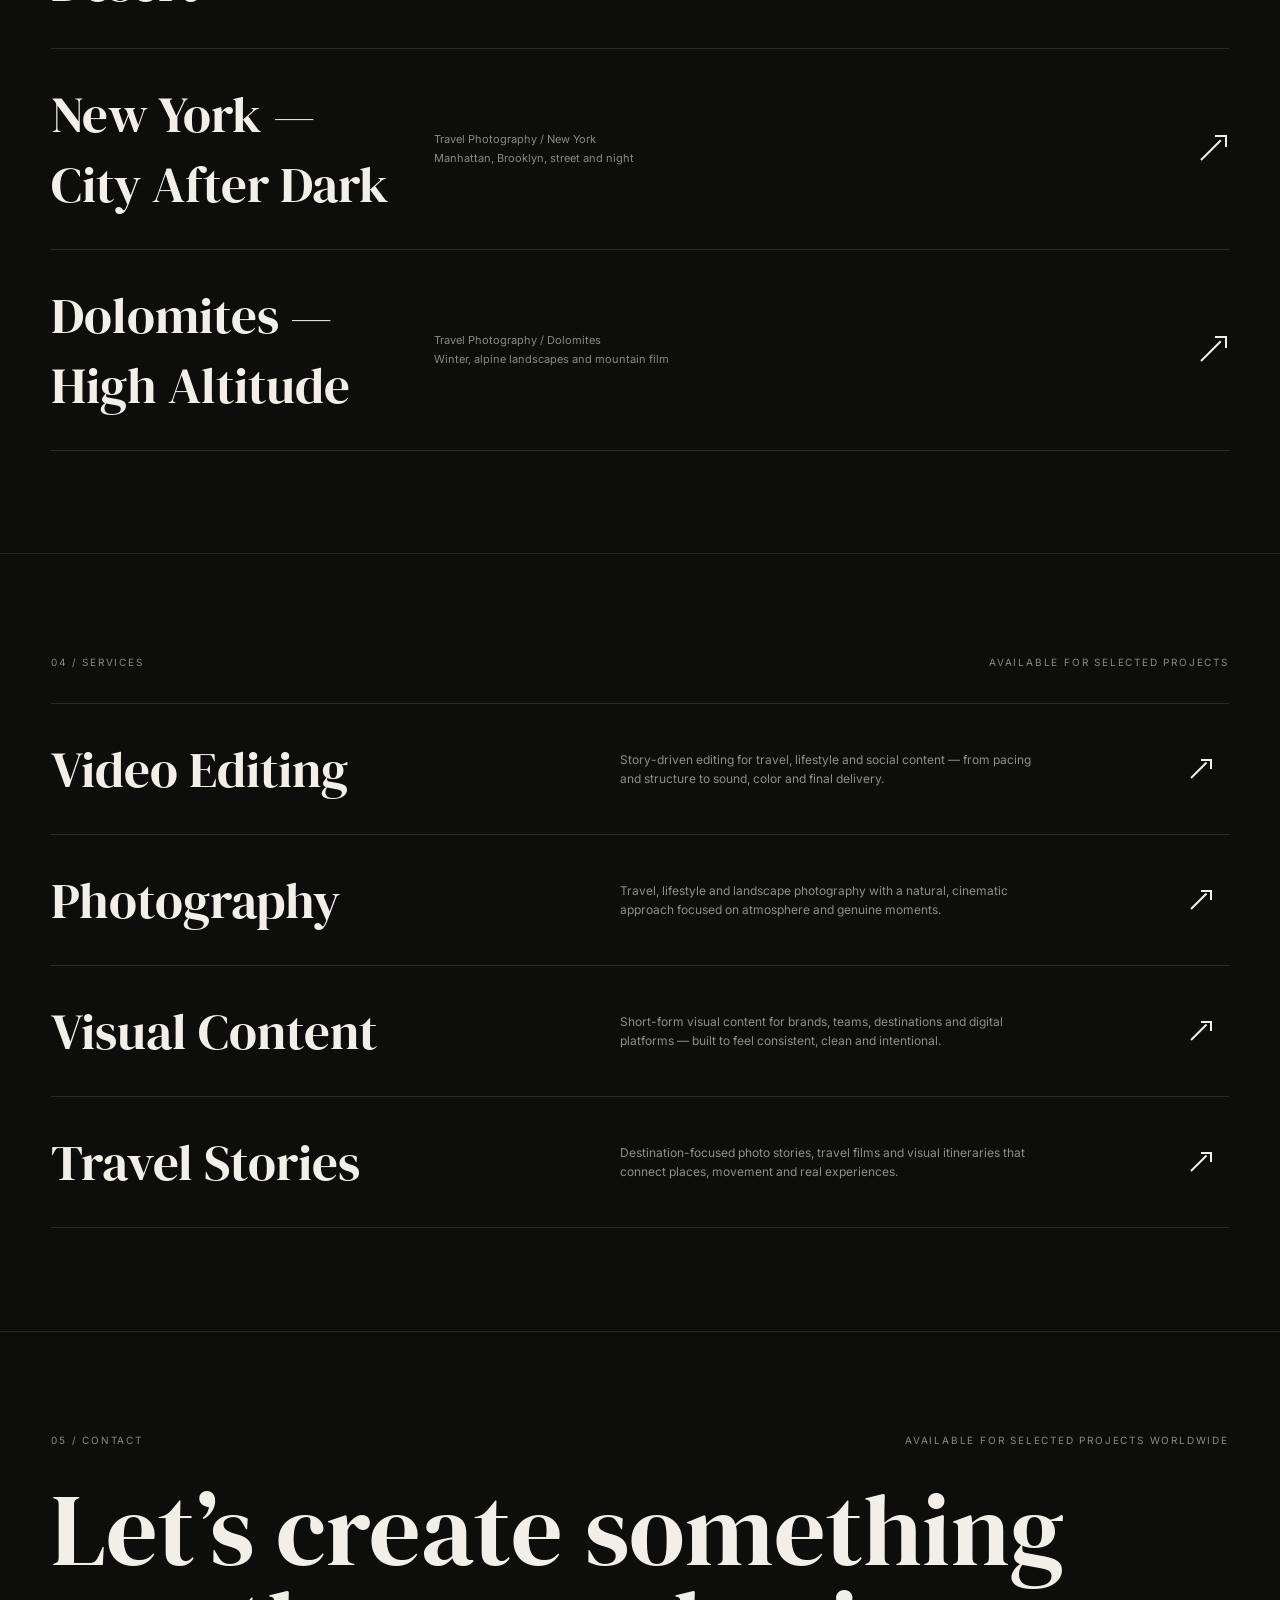
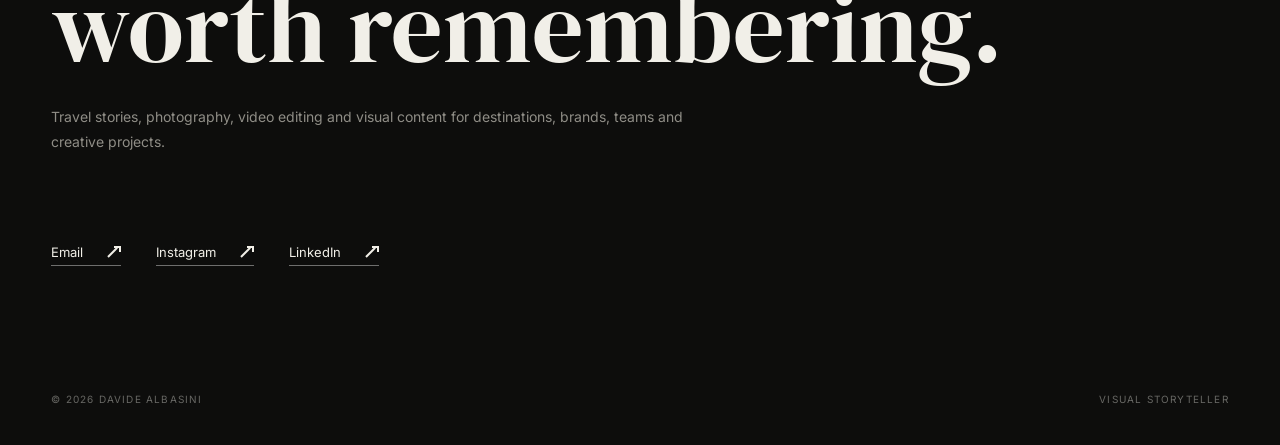
